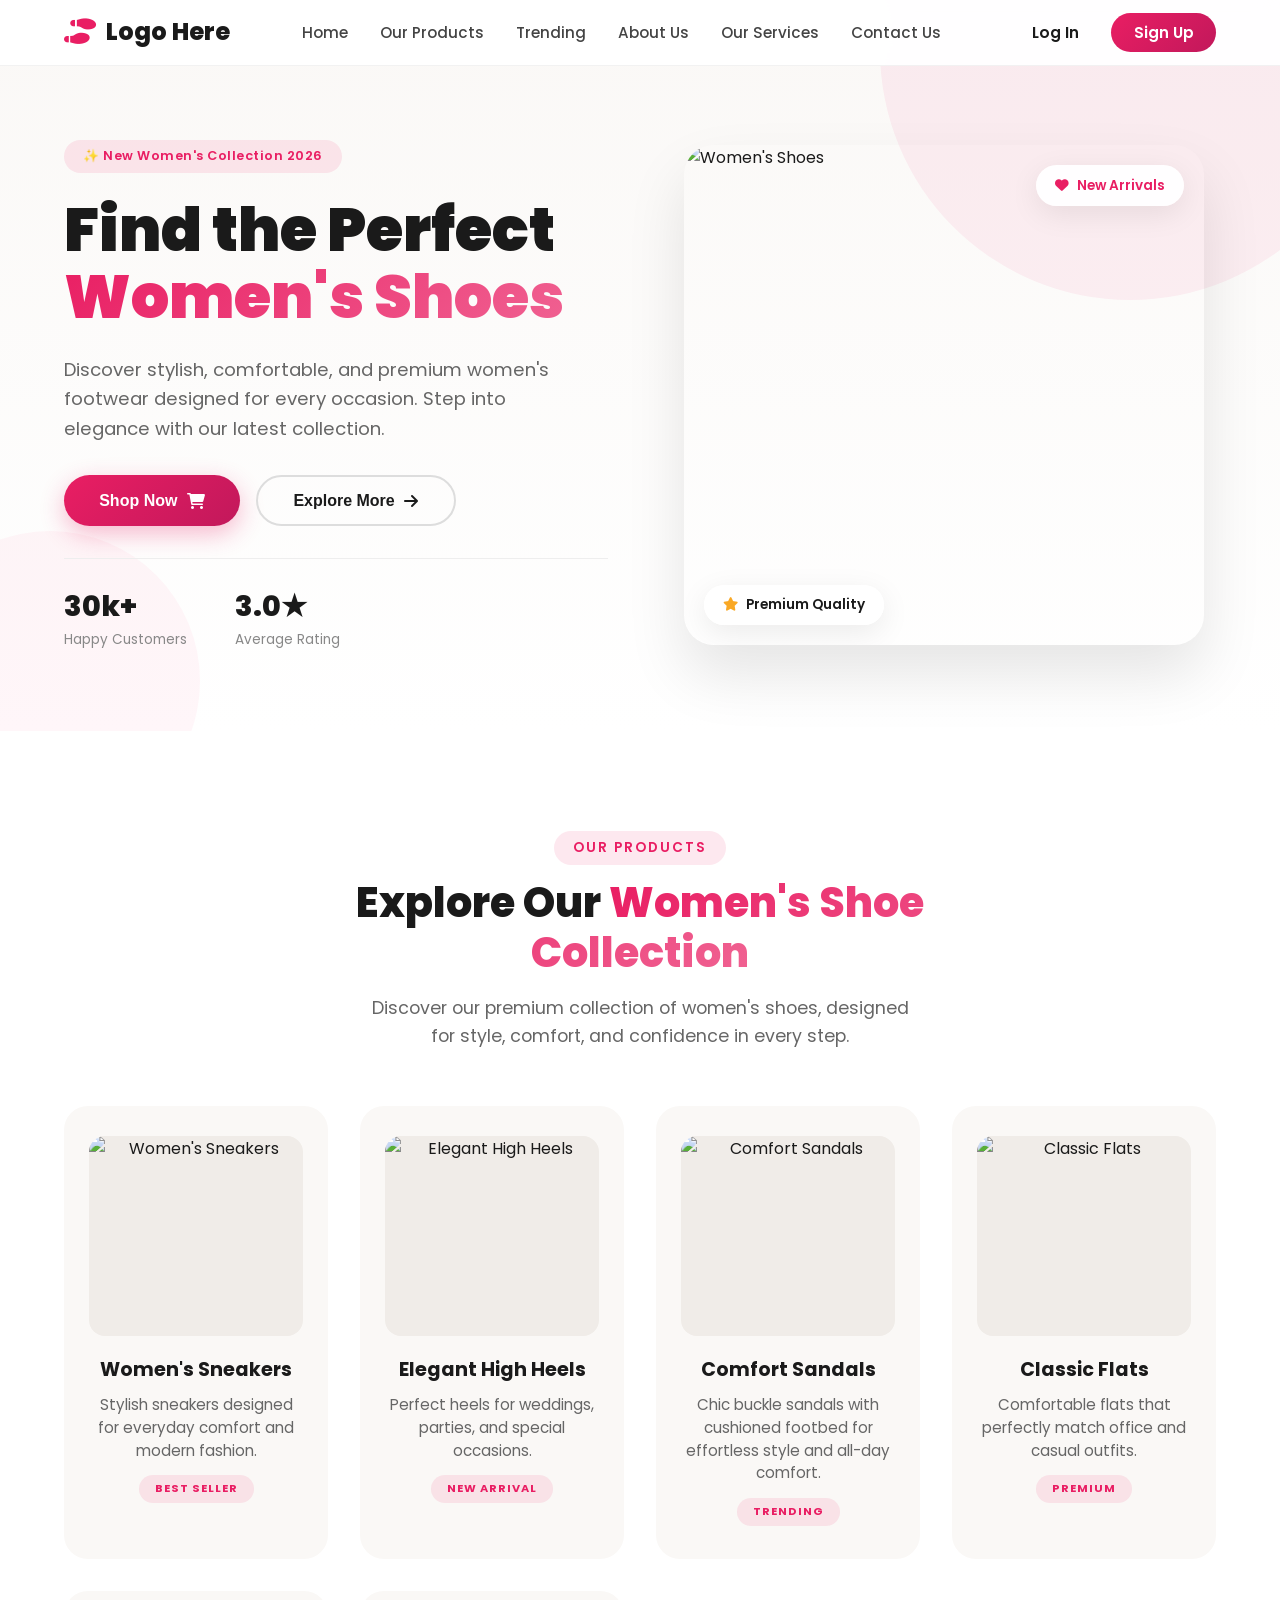
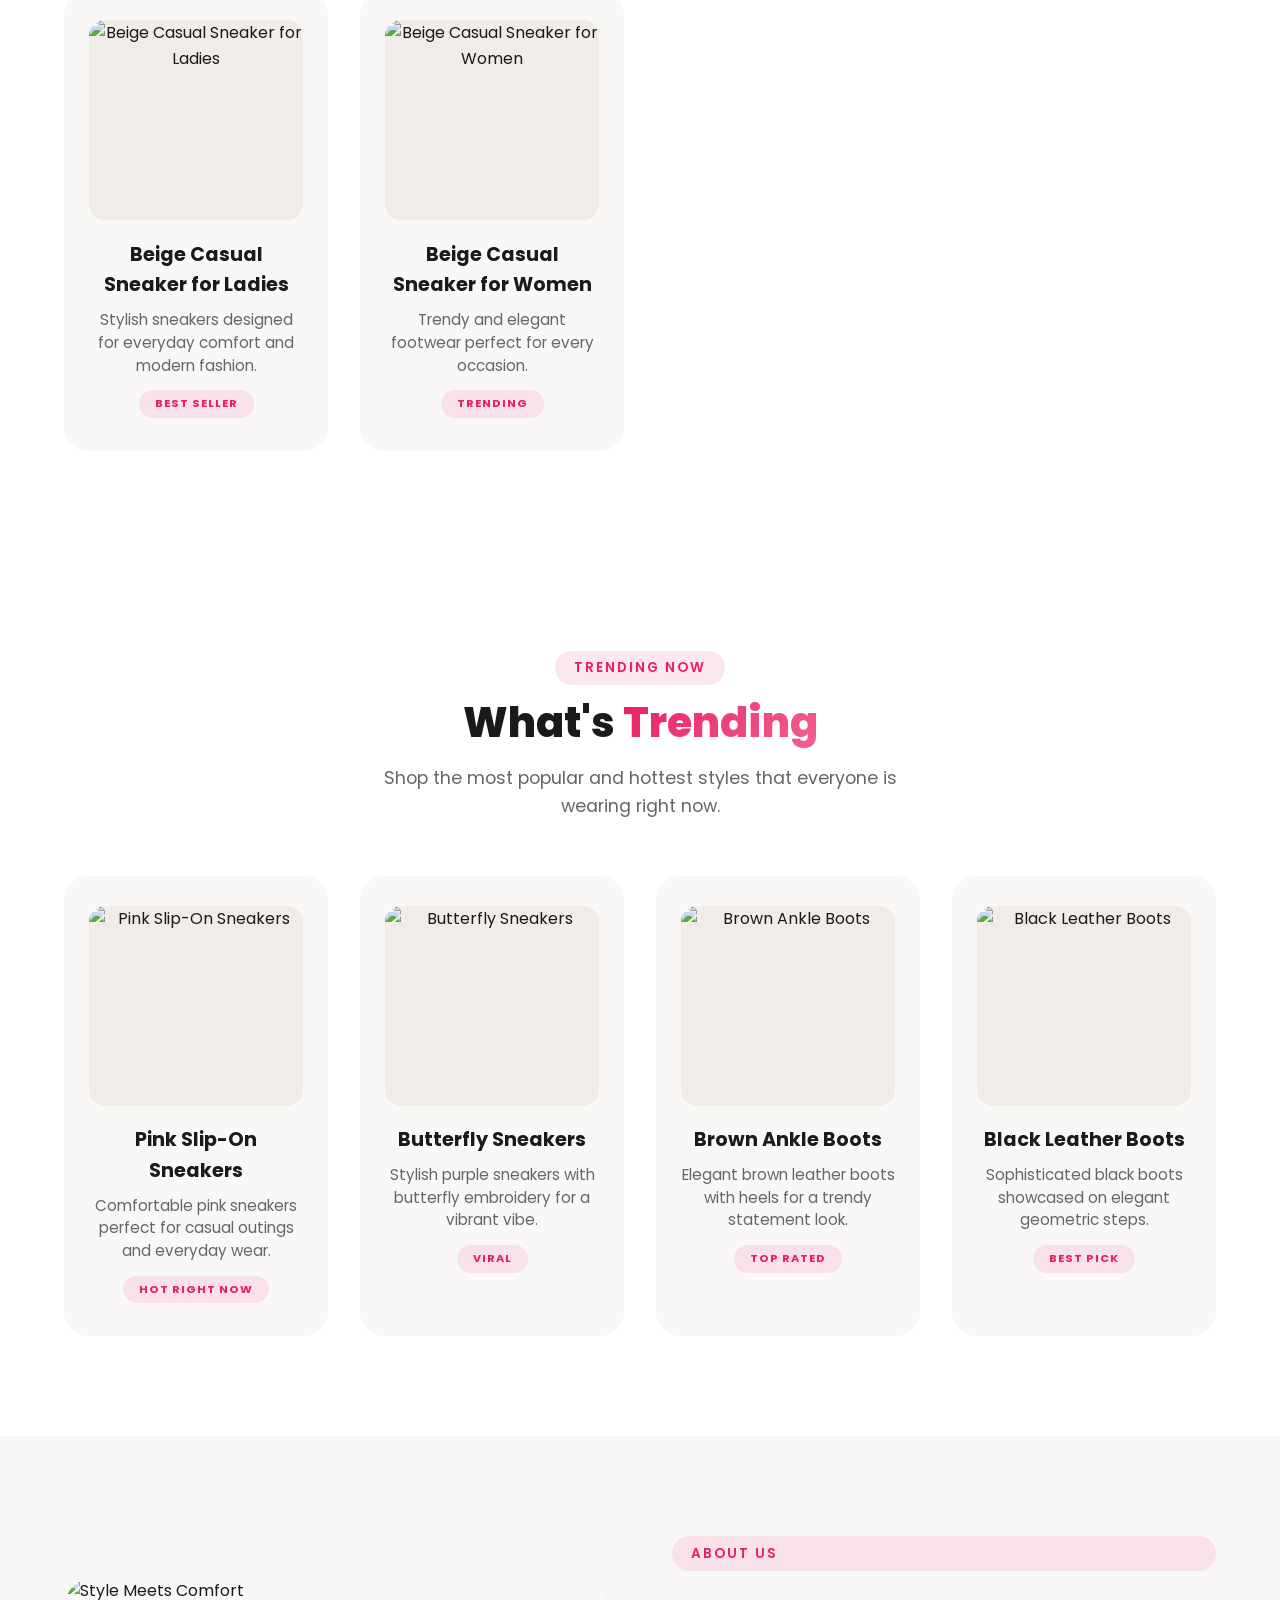
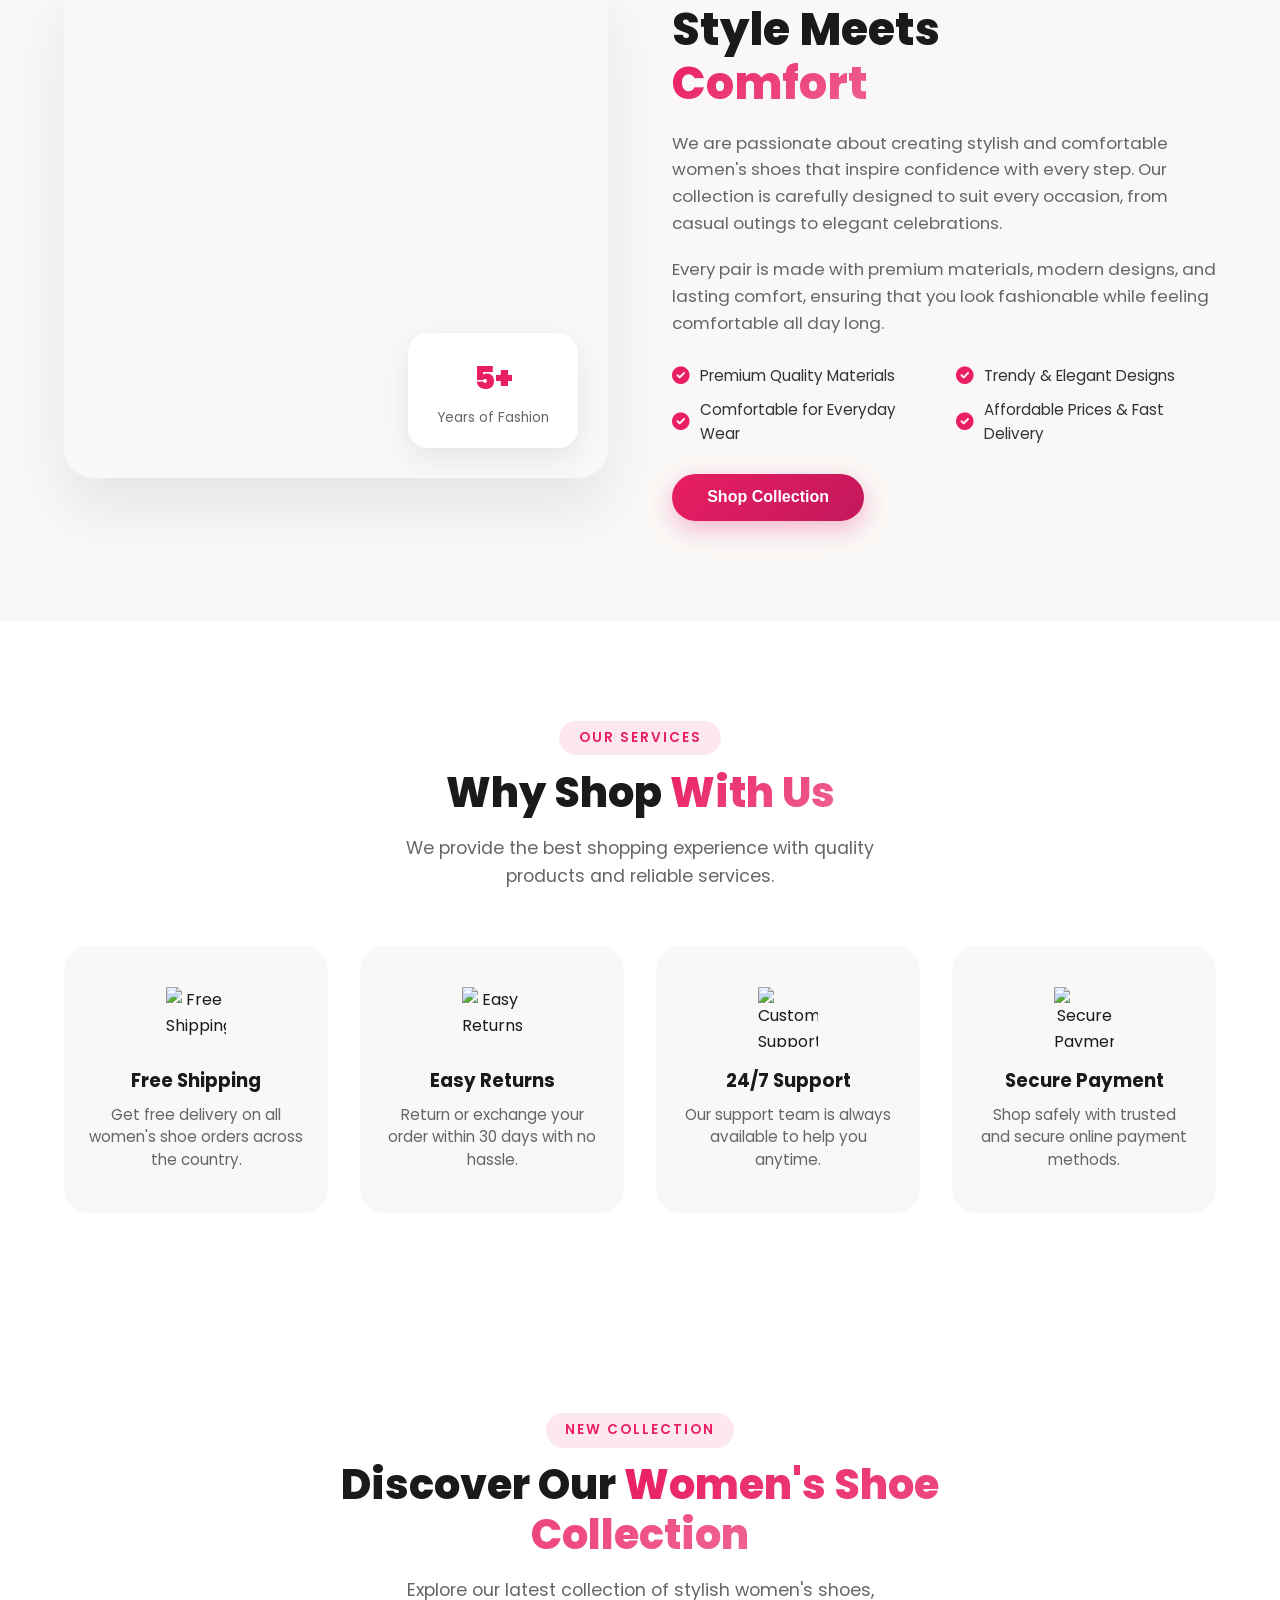
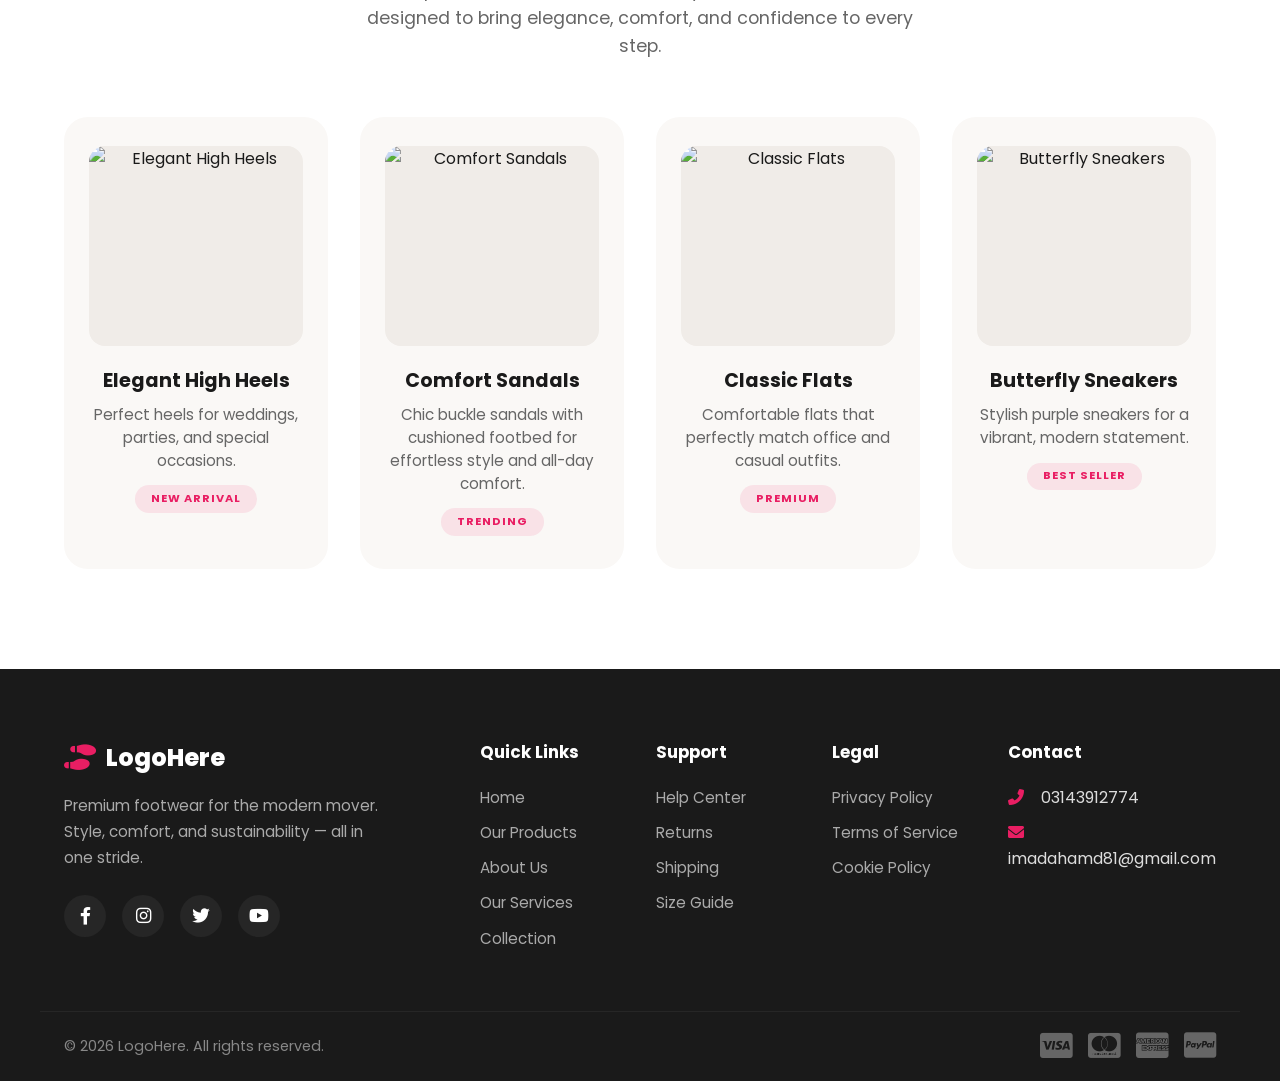
==== index.html @ 1949f1e6 "Add files via upload" ====
<!DOCTYPE html>
<html lang="en">
<head>
  <meta charset="UTF-8" />
  <meta name="viewport" content="width=device-width, initial-scale=1.0" />
  <title>LogoHere-Premiere Style</title>

  <link rel="preconnect" href="https://fonts.googleapis.com" />
  <link rel="preconnect" href="https://fonts.gstatic.com" crossorigin />
  <link href="https://fonts.googleapis.com/css2?family=Poppins:wght@300;400;600;700;800;900&display=swap" rel="stylesheet" />
  <link rel="stylesheet" href="https://cdnjs.cloudflare.com/ajax/libs/font-awesome/6.0.0-beta3/css/all.min.css" />
  <link rel="stylesheet" href="style.css" />
</head>
<body>

  <!-- ====== NAVBAR ====== -->
  <nav class="navbar">
    <div class="nav-container">
      <div class="logo">
        <i class="fas fa-shoe-prints"></i>
        <span>Logo Here</span>
      </div>

      <ul class="nav-links">
        <li><a href="#hero">Home</a></li>
      <li><a href="#features">Our Products</a></li>
      <li><a href="#trending">Trending</a></li>
      <li><a href="#about">About Us</a></li>
        <li><a href="#service">Our Services</a></li>
        <li><a href="#footer">Contact Us</a></li>
      </ul>

      <div class="nav-actions">
        <button class="login-btn">Log In</button>
        <button class="signup-btn">Sign Up</button>
      </div>

      <div class="hamburger">
        <span></span><span></span><span></span>
      </div>
    </div>
  </nav>

  <!-- ====== HERO ====== -->
  <section class="hero" id="hero">
    <div class="hero-shapes">
      <div class="shape shape-1"></div>
      <div class="shape shape-2"></div>
    </div>
    <div class="hero-container">
      <div class="hero-content">
        <span class="hero-badge">✨ New Women's Collection 2026</span>
        <h1>Find the Perfect <br><span class="highlight">Women's Shoes</span></h1>
        <p>Discover stylish, comfortable, and premium women's footwear designed for every occasion. Step into elegance with our latest collection.</p>
        <div class="hero-buttons">
          <button class="cta-primary">
            Shop Now <i class="fas fa-shopping-cart"></i>
          </button>
          <button class="cta-secondary">
            Explore More <i class="fas fa-arrow-right"></i>
          </button>
        </div>
        <div class="hero-stats">
          <div class="stat"><span class="stat-number">30k+</span><span class="stat-label">Happy Customers</span></div>
          <div class="stat"><span class="stat-number">3.0★</span><span class="stat-label">Average Rating</span></div>
        </div>
      </div>

      <div class="hero-image">
        <div class="hero-image-wrapper">
          <img src="https://images.unsplash.com/photo-1543163521-1bf539c55dd2?w=800&auto=format&fit=crop" alt="Women's Shoes">
          <div class="floating-badge badge-1">
            <i class="fas fa-heart"></i> New Arrivals
          </div>
          <div class="floating-badge badge-2">
            <i class="fas fa-star"></i> Premium Quality
          </div>
        </div>
      </div>
    </div>
  </section>

  <!-- ====== Our Products ====== -->
  <section class="features" id="features">
    <div class="section-header">
      <span class="section-tag">Our Products</span>
      <h2>Explore Our <span class="highlight">Women's Shoe Collection</span></h2>
      <p class="section-desc">
        Discover our premium collection of women's shoes, designed for style,
        comfort, and confidence in every step.
      </p>
    </div>

    <div class="features-grid">
      <!-- Product 1 -->
      <div class="feature-card">
        <div class="product-image">
          <img src="https://images.unsplash.com/photo-1595950653106-6c9ebd614d3a?w=600&auto=format&fit=crop" alt="Women's Sneakers">
        </div>
        <h3>Women's Sneakers</h3>
        <p>Stylish sneakers designed for everyday comfort and modern fashion.</p>
        <span class="card-tag">Best Seller</span>
      </div>

      <!-- Product 2 -->
      <div class="feature-card">
        <div class="product-image">
          <img src="https://images.stockcake.com/public/3/6/6/366d931b-3609-4bd9-984d-85dbecafa1a8_large/elegant-black-heels-stockcake.jpg" alt="Elegant High Heels">
        </div>
        <h3>Elegant High Heels</h3>
        <p>Perfect heels for weddings, parties, and special occasions.</p>
        <span class="card-tag">New Arrival</span>
      </div>

      <!-- Product 3 -->
       <div class="feature-card">
         <div class="product-image">
           <img src="https://footsteps.pk/cdn/shop/files/RKBSPLUM1-Photoroom.jpg?v=1778082077&width=600" alt="Comfort Sandals">
         </div>
         <h3>Comfort Sandals</h3>
         <p>Chic buckle sandals with cushioned footbed for effortless style and all-day comfort.</p>
         <span class="card-tag">Trending</span>
       </div>

      <!-- Product 4 -->
      <div class="feature-card">
        <div class="product-image">
          <img src="https://images.pexels.com/photos/14706989/pexels-photo-14706989.jpeg?auto=compress&cs=tinysrgb&w=600" alt="Classic Flats">
        </div>
        <h3>Classic Flats</h3>
        <p>Comfortable flats that perfectly match office and casual outfits.</p>
        <span class="card-tag">Premium</span>
      </div>

      <!-- Product 5 -->
      <div class="feature-card">
        <div class="product-image">
          <img src="https://images.unsplash.com/photo-1515347619252-60a6bf4fffce?w=600&auto=format&fit=crop" alt="Beige Casual Sneaker for Ladies">
        </div>
        <h3>Beige Casual Sneaker for Ladies</h3>
        <p>Stylish sneakers designed for everyday comfort and modern fashion.</p>
        <span class="card-tag">Best Seller</span>
      </div>

      <!-- Product 6 -->
      <div class="feature-card">
        <div class="product-image">
          <img src="https://images.unsplash.com/photo-1549298916-b41d501d3772?w=600&auto=format&fit=crop" alt="Beige Casual Sneaker for Women">
        </div>
        <h3>Beige Casual Sneaker for Women</h3>
        <p>Trendy and elegant footwear perfect for every occasion.</p>
        <span class="card-tag">Trending</span>
      </div>
    </div>
  </section>

  <!-- ====== TRENDING SHOES ====== -->
  <section class="trending" id="trending">
    <div class="section-header">
      <span class="section-tag">Trending Now</span>
      <h2>What's <span class="highlight">Trending</span></h2>
      <p class="section-desc">
        Shop the most popular and hottest styles that everyone is wearing right now.
      </p>
    </div>

    <div class="features-grid">
      <div class="feature-card">
        <div class="product-image">
          <img src="https://images.unsplash.com/photo-1560769629-975ec94e6a86?w=600&auto=format&fit=crop" alt="Pink Slip-On Sneakers">
        </div>
        <h3>Pink Slip-On Sneakers</h3>
        <p>Comfortable pink sneakers perfect for casual outings and everyday wear.</p>
        <span class="card-tag">Hot Right Now</span>
      </div>

      <div class="feature-card">
        <div class="product-image">
          <img src="https://images.unsplash.com/photo-1549298916-b41d501d3772?w=600&auto=format&fit=crop" alt="Butterfly Sneakers">
        </div>
        <h3>Butterfly Sneakers</h3>
        <p>Stylish purple sneakers with butterfly embroidery for a vibrant vibe.</p>
        <span class="card-tag">Viral</span>
      </div>

      <div class="feature-card">
        <div class="product-image">
          <img src="https://images.unsplash.com/photo-1543163521-1bf539c55dd2?w=600&auto=format&fit=crop" alt="Brown Ankle Boots">
        </div>
        <h3>Brown Ankle Boots</h3>
        <p>Elegant brown leather boots with heels for a trendy statement look.</p>
        <span class="card-tag">Top Rated</span>
      </div>

      <div class="feature-card">
        <div class="product-image">
          <img src="https://images.unsplash.com/photo-1551106652-a5bcf4b29ab6?w=600&auto=format&fit=crop" alt="Black Leather Boots">
        </div>
        <h3>Black Leather Boots</h3>
        <p>Sophisticated black boots showcased on elegant geometric steps.</p>
        <span class="card-tag">Best Pick</span>
      </div>
    </div>
  </section>

  <!-- ====== ABOUT ====== -->
  <section class="about" id="about">
    <div class="about-container">
      <div class="about-image">
        <div class="about-image-wrapper">
           <img src="https://images.unsplash.com/photo-1539185441755-769473a23570?w=600&auto=format&fit=crop" alt="Style Meets Comfort">
          <div class="about-experience-badge">
            <span class="exp-number">5+</span>
            <span class="exp-label">Years of Fashion</span>
          </div>
        </div>
      </div>

      <div class="about-content">
        <span class="section-tag">About Us</span>
        <h2>Style Meets <br><span class="highlight">Comfort</span></h2>
        <p>
          We are passionate about creating stylish and comfortable women's
          shoes that inspire confidence with every step. Our collection is
          carefully designed to suit every occasion, from casual outings to
          elegant celebrations.
        </p>
        <p>
          Every pair is made with premium materials, modern designs, and
          lasting comfort, ensuring that you look fashionable while feeling
          comfortable all day long.
        </p>
        <ul class="about-list">
          <li><i class="fas fa-check-circle"></i> Premium Quality Materials</li>
          <li><i class="fas fa-check-circle"></i> Trendy & Elegant Designs</li>
          <li><i class="fas fa-check-circle"></i> Comfortable for Everyday Wear</li>
          <li><i class="fas fa-check-circle"></i> Affordable Prices & Fast Delivery</li>
        </ul>
        <button class="cta-primary">Shop Collection</button>
      </div>
    </div>
  </section>

  <!-- ====== Our Services ====== -->
  <section class="services" id="service">
    <div class="section-header">
      <span class="section-tag">Our Services</span>
      <h2>Why Shop <span class="highlight">With Us</span></h2>
      <p class="section-desc">
        We provide the best shopping experience with quality products and reliable services.
      </p>
    </div>

    <div class="services-grid">
      <!-- Service 1 -->
      <div class="service-card">
        <img src="https://cdn-icons-png.flaticon.com/512/1048/1048315.png" alt="Free Shipping">
        <h3>Free Shipping</h3>
        <p>Get free delivery on all women's shoe orders across the country.</p>
      </div>

      <!-- Service 2 -->
      <div class="service-card">
        <img src="https://cdn-icons-png.flaticon.com/512/3081/3081559.png" alt="Easy Returns">
        <h3>Easy Returns</h3>
        <p>Return or exchange your order within 30 days with no hassle.</p>
      </div>

      <!-- Service 3 -->
      <div class="service-card">
        <img src="https://cdn-icons-png.flaticon.com/512/3059/3059518.png" alt="Customer Support">
        <h3>24/7 Support</h3>
        <p>Our support team is always available to help you anytime.</p>
      </div>

      <!-- Service 4 -->
      <div class="service-card">
        <img src="https://cdn-icons-png.flaticon.com/512/2489/2489756.png" alt="Secure Payment">
        <h3>Secure Payment</h3>
        <p>Shop safely with trusted and secure online payment methods.</p>
      </div>
    </div>
  </section>

  <!-- ====== Collection ====== -->
  <section class="features" id="collection">
    <div class="section-header">
      <span class="section-tag">New Collection</span>
      <h2>Discover Our <span class="highlight">Women's Shoe Collection</span></h2>
      <p class="section-desc">
        Explore our latest collection of stylish women's shoes, designed
        to bring elegance, comfort, and confidence to every step.
      </p>
    </div>

    <div class="features-grid">
      <div class="feature-card">
        <div class="product-image">
          <img src="https://images.stockcake.com/public/3/6/6/366d931b-3609-4bd9-984d-85dbecafa1a8_large/elegant-black-heels-stockcake.jpg" alt="Elegant High Heels">
        </div>
        <h3>Elegant High Heels</h3>
        <p>Perfect heels for weddings, parties, and special occasions.</p>
        <span class="card-tag">New Arrival</span>
      </div>

       <div class="feature-card">
         <div class="product-image">
           <img src="https://footsteps.pk/cdn/shop/files/RKBSPLUM1-Photoroom.jpg?v=1778082077&width=600" alt="Comfort Sandals">
         </div>
         <h3>Comfort Sandals</h3>
         <p>Chic buckle sandals with cushioned footbed for effortless style and all-day comfort.</p>
         <span class="card-tag">Trending</span>
       </div>

      <div class="feature-card">
        <div class="product-image">
          <img src="https://images.pexels.com/photos/14706989/pexels-photo-14706989.jpeg?auto=compress&cs=tinysrgb&w=600" alt="Classic Flats">
        </div>
        <h3>Classic Flats</h3>
        <p>Comfortable flats that perfectly match office and casual outfits.</p>
        <span class="card-tag">Premium</span>
      </div>

      <div class="feature-card">
        <div class="product-image">
          <img src="https://images.unsplash.com/photo-1549298916-b41d501d3772?w=600&auto=format&fit=crop" alt="Butterfly Sneakers">
        </div>
        <h3>Butterfly Sneakers</h3>
        <p>Stylish purple sneakers for a vibrant, modern statement.</p>
        <span class="card-tag">Best Seller</span>
      </div>
    </div>
  </section>

  <!-- ====== FOOTER ====== -->
  <footer class="footer" id="footer">
    <div class="footer-container">
      <div class="footer-brand">
        <div class="logo"><i class="fas fa-shoe-prints"></i><span>LogoHere</span></div>
        <p>Premium footwear for the modern mover. Style, comfort, and sustainability — all in one stride.</p>
        <div class="footer-social">
          <a href="#"><i class="fab fa-facebook-f"></i></a>
          <a href="#"><i class="fab fa-instagram"></i></a>
          <a href="#"><i class="fab fa-twitter"></i></a>
          <a href="#"><i class="fab fa-youtube"></i></a>
        </div>
      </div>
      <div class="footer-links">
        <div class="footer-col">
          <h4>Quick Links</h4>
          <ul>
            <li><a href="#hero">Home</a></li>
            <li><a href="#features">Our Products</a></li>
            <li><a href="#about">About Us</a></li>
            <li><a href="#service">Our Services</a></li>
            <li><a href="#collection">Collection</a></li>
          </ul>
        </div>
        <div class="footer-col">
          <h4>Support</h4>
          <ul>
            <li><a href="#">Help Center</a></li>
            <li><a href="#">Returns</a></li>
            <li><a href="#">Shipping</a></li>
            <li><a href="#">Size Guide</a></li>
          </ul>
        </div>
        <div class="footer-col">
          <h4>Legal</h4>
          <ul>
            <li><a href="#">Privacy Policy</a></li>
            <li><a href="#">Terms of Service</a></li>
            <li><a href="#">Cookie Policy</a></li>
          </ul>
        </div>
        <div class="footer-col">
          <h4>Contact</h4>
          <ul>
            <li><i class="fas fa-phone-alt"></i> 03143912774</li>
            <li><i class="fas fa-envelope"></i>imadahamd81@gmail.com</li>
          </ul>
        </div>
      </div>
    </div>
    <div class="footer-bottom">
      <div class="footer-bottom-container">
        <p>&copy; 2026 LogoHere. All rights reserved.</p>
        <div class="footer-payment">
          <i class="fab fa-cc-visa"></i>
          <i class="fab fa-cc-mastercard"></i>
          <i class="fab fa-cc-amex"></i>
          <i class="fab fa-cc-paypal"></i>
        </div>
      </div>
    </div>
  </footer>

  <!-- Inline JS for hamburger -->
  <script>
    const hamburger = document.querySelector('.hamburger');
    const navLinks = document.querySelector('.nav-links');
    const navActions = document.querySelector('.nav-actions');

    hamburger.addEventListener('click', () => {
      hamburger.classList.toggle('active');
      navLinks.classList.toggle('active');
      navActions.classList.toggle('active');
    });

    document.querySelectorAll('.nav-links a').forEach(link => {
      link.addEventListener('click', () => {
        hamburger.classList.remove('active');
        navLinks.classList.remove('active');
        navActions.classList.remove('active');
      });
    });
  </script>
</body>
</html>
---- style.css ----
/* ====== RESET & BASE ====== */
* {
  margin: 0;
  padding: 0;
  box-sizing: border-box;
}

html {
  scroll-behavior: smooth;
}

body {
  font-family: 'Poppins', sans-serif;
  background: #faf8f6;
  color: #1a1a1a;
  line-height: 1.6;
  overflow-x: hidden;
}

a {
  text-decoration: none;
  color: inherit;
}

ul {
  list-style: none;
}

img {
  max-width: 100%;
  display: block;
}

/* ====== BUTTONS ====== */
.cta-primary {
  background: linear-gradient(135deg, #e91e63, #c2185b);
  color: #fff;
  border: none;
  padding: 0.9rem 2.2rem;
  font-size: 1rem;
  font-weight: 600;
  border-radius: 50px;
  cursor: pointer;
  transition: all 0.3s ease;
  display: inline-flex;
  align-items: center;
  gap: 0.6rem;
  box-shadow: 0 8px 25px rgba(233, 30, 99, 0.3);
}

.cta-primary:hover {
  transform: translateY(-3px);
  box-shadow: 0 12px 35px rgba(233, 30, 99, 0.4);
}

.cta-secondary {
  background: transparent;
  color: #1a1a1a;
  border: 2px solid #ddd;
  padding: 0.9rem 2.2rem;
  font-size: 1rem;
  font-weight: 600;
  border-radius: 50px;
  cursor: pointer;
  transition: all 0.3s ease;
  display: inline-flex;
  align-items: center;
  gap: 0.6rem;
}

.cta-secondary:hover {
  border-color: #e91e63;
  color: #e91e63;
  transform: translateY(-3px);
}

.highlight {
  background: linear-gradient(135deg, #e91e63, #f06292);
  -webkit-background-clip: text;
  -webkit-text-fill-color: transparent;
  background-clip: text;
}

.section-tag {
  display: inline-block;
  font-size: 0.85rem;
  font-weight: 600;
  letter-spacing: 2px;
  text-transform: uppercase;
  color: #e91e63;
  background: rgba(233, 30, 99, 0.1);
  padding: 0.4rem 1.2rem;
  border-radius: 50px;
  margin-bottom: 0.8rem;
}

.section-header {
  text-align: center;
  max-width: 700px;
  margin: 0 auto 3.5rem;
}

.section-header h2 {
  font-size: 2.6rem;
  font-weight: 800;
  line-height: 1.2;
  margin-bottom: 1rem;
}

.section-header .section-desc {
  color: #666;
  font-size: 1.1rem;
  max-width: 550px;
  margin: 0 auto;
}

/* ====== NAVBAR ====== */
.navbar {
  position: fixed;
  top: 0;
  left: 0;
  right: 0;
  z-index: 1000;
  background: rgba(255, 255, 255, 0.95);
  backdrop-filter: blur(12px);
  -webkit-backdrop-filter: blur(12px);
  border-bottom: 1px solid rgba(0, 0, 0, 0.05);
  padding: 0.8rem 0;
}

.nav-container {
  max-width: 1200px;
  margin: 0 auto;
  padding: 0 24px;
  display: flex;
  align-items: center;
  justify-content: space-between;
}

.logo {
  display: flex;
  align-items: center;
  gap: 0.6rem;
  font-size: 1.5rem;
  font-weight: 800;
  color: #1a1a1a;
}

.logo i {
  color: #e91e63;
  font-size: 1.6rem;
}

.nav-links {
  display: flex;
  align-items: center;
  gap: 2rem;
}

.nav-links a {
  font-size: 0.95rem;
  font-weight: 500;
  color: #444;
  transition: color 0.3s ease;
  position: relative;
}

.nav-links a::after {
  content: '';
  position: absolute;
  bottom: -4px;
  left: 0;
  width: 0;
  height: 2px;
  background: linear-gradient(135deg, #e91e63, #f06292);
  transition: width 0.3s ease;
}

.nav-links a:hover {
  color: #e91e63;
}

.nav-links a:hover::after {
  width: 100%;
}

.nav-actions {
  display: flex;
  align-items: center;
  gap: 0.8rem;
}

.login-btn {
  background: transparent;
  border: none;
  padding: 0.5rem 1.2rem;
  font-weight: 600;
  color: #1a1a1a;
  cursor: pointer;
  transition: color 0.3s ease;
  font-family: 'Poppins', sans-serif;
  font-size: 0.95rem;
}

.login-btn:hover {
  color: #e91e63;
}

.signup-btn {
  background: linear-gradient(135deg, #e91e63, #c2185b);
  color: #fff;
  border: none;
  padding: 0.5rem 1.4rem;
  font-weight: 600;
  border-radius: 50px;
  cursor: pointer;
  transition: all 0.3s ease;
  font-family: 'Poppins', sans-serif;
  font-size: 0.95rem;
}

.signup-btn:hover {
  transform: translateY(-2px);
  box-shadow: 0 8px 20px rgba(233, 30, 99, 0.3);
}

.hamburger {
  display: none;
  flex-direction: column;
  gap: 5px;
  cursor: pointer;
  padding: 5px;
}

.hamburger span {
  display: block;
  width: 26px;
  height: 2.5px;
  background: #1a1a1a;
  border-radius: 4px;
  transition: all 0.3s ease;
}

.hamburger.active span:nth-child(1) {
  transform: rotate(45deg) translate(5px, 5px);
}

.hamburger.active span:nth-child(2) {
  opacity: 0;
}

.hamburger.active span:nth-child(3) {
  transform: rotate(-45deg) translate(5px, -5px);
}

/* ====== HERO ====== */
.hero {
  padding: 140px 0 80px;
  background: linear-gradient(180deg, #faf8f6 0%, #fff 100%);
  position: relative;
  overflow: hidden;
}

.hero-shapes {
  position: absolute;
  inset: 0;
  pointer-events: none;
  overflow: hidden;
}

.shape {
  position: absolute;
  border-radius: 50%;
  opacity: 0.06;
}

.shape-1 {
  width: 500px;
  height: 500px;
  background: #e91e63;
  top: -200px;
  right: -100px;
}

.shape-2 {
  width: 300px;
  height: 300px;
  background: #f06292;
  bottom: -100px;
  left: -100px;
}

.hero-container {
  max-width: 1200px;
  margin: 0 auto;
  padding: 0 24px;
  display: grid;
  grid-template-columns: 1fr 1fr;
  gap: 4rem;
  align-items: center;
  position: relative;
  z-index: 2;
}

.hero-content {
  display: flex;
  flex-direction: column;
  gap: 1.5rem;
}

.hero-badge {
  display: inline-block;
  background: rgba(233, 30, 99, 0.1);
  color: #e91e63;
  font-size: 0.8rem;
  font-weight: 600;
  padding: 0.4rem 1.2rem;
  border-radius: 50px;
  letter-spacing: 0.5px;
  width: fit-content;
}

.hero-content h1 {
  font-size: 3.8rem;
  font-weight: 900;
  line-height: 1.1;
}

.hero-content p {
  font-size: 1.15rem;
  color: #666;
  max-width: 500px;
}

.hero-buttons {
  display: flex;
  gap: 1rem;
  flex-wrap: wrap;
  margin-top: 0.5rem;
}

.hero-stats {
  display: flex;
  gap: 3rem;
  margin-top: 0.5rem;
  padding-top: 1.5rem;
  border-top: 1px solid #eee;
}

.stat {
  display: flex;
  flex-direction: column;
}

.stat-number {
  font-size: 1.8rem;
  font-weight: 800;
  color: #1a1a1a;
}

.stat-label {
  font-size: 0.85rem;
  color: #888;
}

.hero-image {
  display: flex;
  justify-content: center;
  align-items: center;
}

.hero-image-wrapper {
  position: relative;
  width: 100%;
  max-width: 520px;
  border-radius: 30px;
  overflow: hidden;
  box-shadow: 0 30px 60px rgba(0, 0, 0, 0.1);
}

.hero-image-wrapper img {
  width: 100%;
  height: 500px;
  object-fit: cover;
  transition: transform 0.5s ease;
}

.hero-image-wrapper:hover img {
  transform: scale(1.03);
}

.floating-badge {
  position: absolute;
  background: rgba(255, 255, 255, 0.95);
  backdrop-filter: blur(8px);
  -webkit-backdrop-filter: blur(8px);
  padding: 0.6rem 1.2rem;
  border-radius: 50px;
  font-size: 0.85rem;
  font-weight: 600;
  box-shadow: 0 8px 30px rgba(0, 0, 0, 0.08);
  display: flex;
  align-items: center;
  gap: 0.5rem;
}

.badge-1 {
  top: 20px;
  right: 20px;
  color: #e91e63;
}

.badge-1 i {
  color: #e91e63;
}

.badge-2 {
  bottom: 20px;
  left: 20px;
  color: #1a1a1a;
}

.badge-2 i {
  color: #f9a825;
}

/* ====== FEATURES / PRODUCTS ====== */
.features {
  padding: 100px 0;
  background: #fff;
}

.trending {
  padding: 100px 0;
  background: #fff;
}

.features-grid {
  max-width: 1200px;
  margin: 0 auto;
  padding: 0 24px;
  display: grid;
  grid-template-columns: repeat(4, 1fr);
  gap: 2rem;
}

.feature-card {
  background: #faf8f6;
  border-radius: 24px;
  padding: 1.8rem 1.5rem 2rem;
  text-align: center;
  transition: all 0.4s ease;
  border: 1px solid transparent;
  position: relative;
  overflow: hidden;
  display: block;
  color: inherit;
}

.feature-card:hover {
  transform: translateY(-8px);
  border-color: rgba(233, 30, 99, 0.15);
  box-shadow: 0 15px 40px rgba(0, 0, 0, 0.05);
}

.product-image {
  width: 100%;
  height: 200px;
  border-radius: 16px;
  overflow: hidden;
  margin-bottom: 1.2rem;
  background: #f0ece8;
}

.product-image img {
  width: 100%;
  height: 100%;
  object-fit: cover;
  transition: transform 0.5s ease;
}

.feature-card:hover .product-image img {
  transform: scale(1.05);
}

.feature-card h3 {
  font-size: 1.2rem;
  font-weight: 700;
  margin-bottom: 0.5rem;
}

.feature-card p {
  font-size: 0.95rem;
  color: #666;
  line-height: 1.5;
}

.card-tag {
  display: inline-block;
  margin-top: 0.8rem;
  font-size: 0.7rem;
  font-weight: 700;
  text-transform: uppercase;
  letter-spacing: 1px;
  padding: 0.3rem 1rem;
  border-radius: 50px;
  background: rgba(233, 30, 99, 0.1);
  color: #e91e63;
}

/* ====== ABOUT ====== */
.about {
  padding: 100px 0;
  background: #faf8f6;
}

.about-container {
  max-width: 1200px;
  margin: 0 auto;
  padding: 0 24px;
  display: grid;
  grid-template-columns: 1fr 1fr;
  gap: 4rem;
  align-items: center;
}

.about-image-wrapper {
  position: relative;
  border-radius: 30px;
  overflow: hidden;
  box-shadow: 0 30px 60px rgba(0, 0, 0, 0.08);
}

.about-image-wrapper img {
  width: 100%;
  height: 500px;
  object-fit: cover;
}

.about-experience-badge {
  position: absolute;
  bottom: 30px;
  right: 30px;
  background: rgba(255, 255, 255, 0.95);
  backdrop-filter: blur(8px);
  -webkit-backdrop-filter: blur(8px);
  padding: 1.2rem 1.8rem;
  border-radius: 20px;
  text-align: center;
  box-shadow: 0 10px 30px rgba(0, 0, 0, 0.08);
}

.exp-number {
  display: block;
  font-size: 2rem;
  font-weight: 900;
  color: #e91e63;
}

.exp-label {
  font-size: 0.85rem;
  color: #666;
}

.about-content {
  display: flex;
  flex-direction: column;
  gap: 1.2rem;
}

.about-content h2 {
  font-size: 2.8rem;
  font-weight: 800;
  line-height: 1.2;
}

.about-content p {
  color: #666;
  font-size: 1.05rem;
}

.about-list {
  display: grid;
  grid-template-columns: 1fr 1fr;
  gap: 0.6rem 1.5rem;
  margin: 0.5rem 0;
}

.about-list li {
  display: flex;
  align-items: center;
  gap: 0.6rem;
  font-size: 0.95rem;
  color: #333;
}

.about-list li i {
  color: #e91e63;
  font-size: 1.1rem;
}

.about-content .cta-primary {
  width: fit-content;
}

/* ====== SERVICES ====== */
.services {
  padding: 100px 0;
  background: #fff;
}

.services-grid {
  max-width: 1200px;
  margin: 0 auto;
  padding: 0 24px;
  display: grid;
  grid-template-columns: repeat(4, 1fr);
  gap: 2rem;
}

.service-card {
  text-align: center;
  padding: 2.5rem 1.5rem;
  border-radius: 24px;
  background: #faf8f6;
  transition: all 0.4s ease;
  border: 1px solid transparent;
}

.service-card:hover {
  transform: translateY(-6px);
  border-color: rgba(233, 30, 99, 0.1);
  box-shadow: 0 15px 40px rgba(0, 0, 0, 0.04);
}

.service-card img {
  width: 60px;
  height: 60px;
  margin: 0 auto 1.2rem;
  object-fit: contain;
}

.service-card h3 {
  font-size: 1.15rem;
  font-weight: 700;
  margin-bottom: 0.5rem;
}

.service-card p {
  font-size: 0.95rem;
  color: #666;
  line-height: 1.5;
}

/* ====== COLLECTION / AFFILIATE ====== */
.collection {
  padding: 100px 0;
  background: #faf8f6;
}

.affiliate-container {
  max-width: 1200px;
  margin: 0 auto;
  padding: 0 24px;
  display: grid;
  grid-template-columns: 1fr 1fr;
  gap: 4rem;
  align-items: center;
}

.affiliate-content {
  display: flex;
  flex-direction: column;
  gap: 1.2rem;
}

.affiliate-content h2 {
  font-size: 2.6rem;
  font-weight: 800;
  line-height: 1.2;
}

.affiliate-content p {
  color: #666;
  font-size: 1.05rem;
}

.affiliate-benefits {
  display: flex;
  flex-direction: column;
  gap: 0.6rem;
  margin: 0.3rem 0;
}

.affiliate-benefits li {
  display: flex;
  align-items: center;
  gap: 0.6rem;
  font-size: 0.95rem;
  color: #333;
}

.affiliate-benefits li i {
  color: #e91e63;
}

.affiliate-cta {
  width: fit-content;
}

.affiliate-image {
  border-radius: 30px;
  overflow: hidden;
  box-shadow: 0 30px 60px rgba(0, 0, 0, 0.08);
}

.affiliate-image img {
  width: 100%;
  height: 450px;
  object-fit: cover;
}

/* ====== FOOTER ====== */
.footer {
  background: #1a1a1a;
  color: #ddd;
  padding-top: 70px;
}

.footer-container {
  max-width: 1200px;
  margin: 0 auto;
  padding: 0 24px 50px;
  display: grid;
  grid-template-columns: 1fr 2fr;
  gap: 3rem;
  border-bottom: 1px solid rgba(255, 255, 255, 0.05);
}

.footer-brand .logo {
  color: #fff;
  margin-bottom: 1rem;
}

.footer-brand .logo i {
  color: #e91e63;
}

.footer-brand p {
  font-size: 0.95rem;
  line-height: 1.7;
  max-width: 320px;
  color: #aaa;
  margin-bottom: 1.5rem;
}

.footer-social {
  display: flex;
  gap: 1rem;
}

.footer-social a {
  display: inline-flex;
  align-items: center;
  justify-content: center;
  width: 42px;
  height: 42px;
  border-radius: 50%;
  background: rgba(255, 255, 255, 0.05);
  color: #fff;
  transition: all 0.3s ease;
  font-size: 1.1rem;
}

.footer-social a:hover {
  background: #e91e63;
  transform: translateY(-3px);
}

.footer-links {
  display: grid;
  grid-template-columns: repeat(4, 1fr);
  gap: 2rem;
}

.footer-col h4 {
  color: #fff;
  font-size: 1.05rem;
  font-weight: 700;
  margin-bottom: 1.2rem;
}

.footer-col ul li {
  margin-bottom: 0.6rem;
}

.footer-col ul li a {
  color: #aaa;
  font-size: 0.95rem;
  transition: color 0.3s ease;
}

.footer-col ul li a:hover {
  color: #e91e63;
}

.footer-col ul li i {
  color: #e91e63;
  margin-right: 0.6rem;
  width: 1.2rem;
}

.footer-bottom {
  padding: 20px 0;
}

.footer-bottom-container {
  max-width: 1200px;
  margin: 0 auto;
  padding: 0 24px;
  display: flex;
  justify-content: space-between;
  align-items: center;
  flex-wrap: wrap;
  gap: 1rem;
}

.footer-bottom p {
  font-size: 0.9rem;
  color: #888;
}

.footer-payment {
  display: flex;
  gap: 1rem;
  font-size: 1.8rem;
  color: #666;
}

.footer-payment i {
  transition: color 0.3s ease;
  cursor: default;
}

.footer-payment i:hover {
  color: #fff;
}

/* ====== RESPONSIVE ====== */

@media (max-width: 992px) {
  .hero-container {
    grid-template-columns: 1fr;
    text-align: center;
  }

  .hero-content h1 {
    font-size: 2.8rem;
  }

  .hero-content p {
    margin: 0 auto;
  }

  .hero-buttons {
    justify-content: center;
  }

  .hero-stats {
    justify-content: center;
  }

  .hero-badge {
    margin: 0 auto;
  }

  .features-grid {
    grid-template-columns: repeat(2, 1fr);
  }

  .services-grid {
    grid-template-columns: repeat(2, 1fr);
  }

  .about-container {
    grid-template-columns: 1fr;
    text-align: center;
  }

  .about-list {
    grid-template-columns: 1fr 1fr;
    text-align: left;
    justify-items: center;
  }

  .about-content .cta-primary {
    margin: 0 auto;
  }

  .affiliate-container {
    grid-template-columns: 1fr;
    text-align: center;
  }

  .affiliate-benefits {
    align-items: center;
  }

  .affiliate-cta {
    margin: 0 auto;
  }

  .footer-container {
    grid-template-columns: 1fr;
    gap: 2rem;
  }

  .footer-brand p {
    max-width: 100%;
  }

  .footer-links {
    grid-template-columns: repeat(2, 1fr);
  }
}

@media (max-width: 768px) {
  .nav-links,
  .nav-actions {
    display: none;
  }

  .nav-links.active,
  .nav-actions.active {
    display: flex;
  }

  .nav-links.active {
    position: absolute;
    top: 100%;
    left: 0;
    right: 0;
    background: #fff;
    flex-direction: column;
    padding: 2rem 24px;
    gap: 1.5rem;
    box-shadow: 0 20px 40px rgba(0, 0, 0, 0.08);
    border-top: 1px solid #eee;
  }

  .nav-actions.active {
    position: absolute;
    top: calc(100% + 200px);
    left: 0;
    right: 0;
    background: #fff;
    justify-content: center;
    padding: 0 24px 2rem;
    gap: 1rem;
    box-shadow: 0 20px 40px rgba(0, 0, 0, 0.08);
  }

  .hamburger {
    display: flex;
  }

  .hero {
    padding: 120px 0 60px;
  }

  .hero-content h1 {
    font-size: 2.2rem;
  }

  .hero-image-wrapper img {
    height: 320px;
  }

  .floating-badge {
    font-size: 0.75rem;
    padding: 0.4rem 1rem;
  }

  .features-grid {
    grid-template-columns: 1fr 1fr;
    gap: 1.2rem;
  }

  .feature-card {
    padding: 1.2rem;
  }

  .product-image {
    height: 150px;
  }

  .collection-main .product-image {
    height: 220px;
  }

  .collection-main-content h3 {
    font-size: 1.15rem;
  }

  .section-header h2 {
    font-size: 2rem;
  }

  .services-grid {
    grid-template-columns: 1fr 1fr;
    gap: 1.2rem;
  }

  .about-container {
    gap: 2rem;
  }

  .about-image-wrapper img {
    height: 320px;
  }

  .about-list {
    grid-template-columns: 1fr;
    text-align: left;
  }

  .about-content h2 {
    font-size: 2rem;
  }

  .affiliate-content h2 {
    font-size: 2rem;
  }

  .affiliate-image img {
    height: 280px;
  }

  .footer-links {
    grid-template-columns: 1fr 1fr;
    gap: 1.5rem;
  }

  .footer-bottom-container {
    flex-direction: column;
    text-align: center;
  }

  .stat-number {
    font-size: 1.4rem;
  }

  .hero-stats {
    gap: 2rem;
  }

  .about-experience-badge {
    bottom: 15px;
    right: 15px;
    padding: 0.8rem 1.2rem;
  }

  .exp-number {
    font-size: 1.5rem;
  }
}

@media (max-width: 480px) {
  .hero-content h1 {
    font-size: 1.8rem;
  }

  .hero-content p {
    font-size: 1rem;
  }

  .hero-buttons {
    flex-direction: column;
    align-items: center;
  }

  .cta-primary,
  .cta-secondary {
    width: 100%;
    justify-content: center;
  }

  .features-grid {
    grid-template-columns: 1fr;
    max-width: 380px;
    margin: 0 auto;
  }

  .services-grid {
    grid-template-columns: 1fr;
    max-width: 380px;
    margin: 0 auto;
  }

  .footer-links {
    grid-template-columns: 1fr;
  }
}
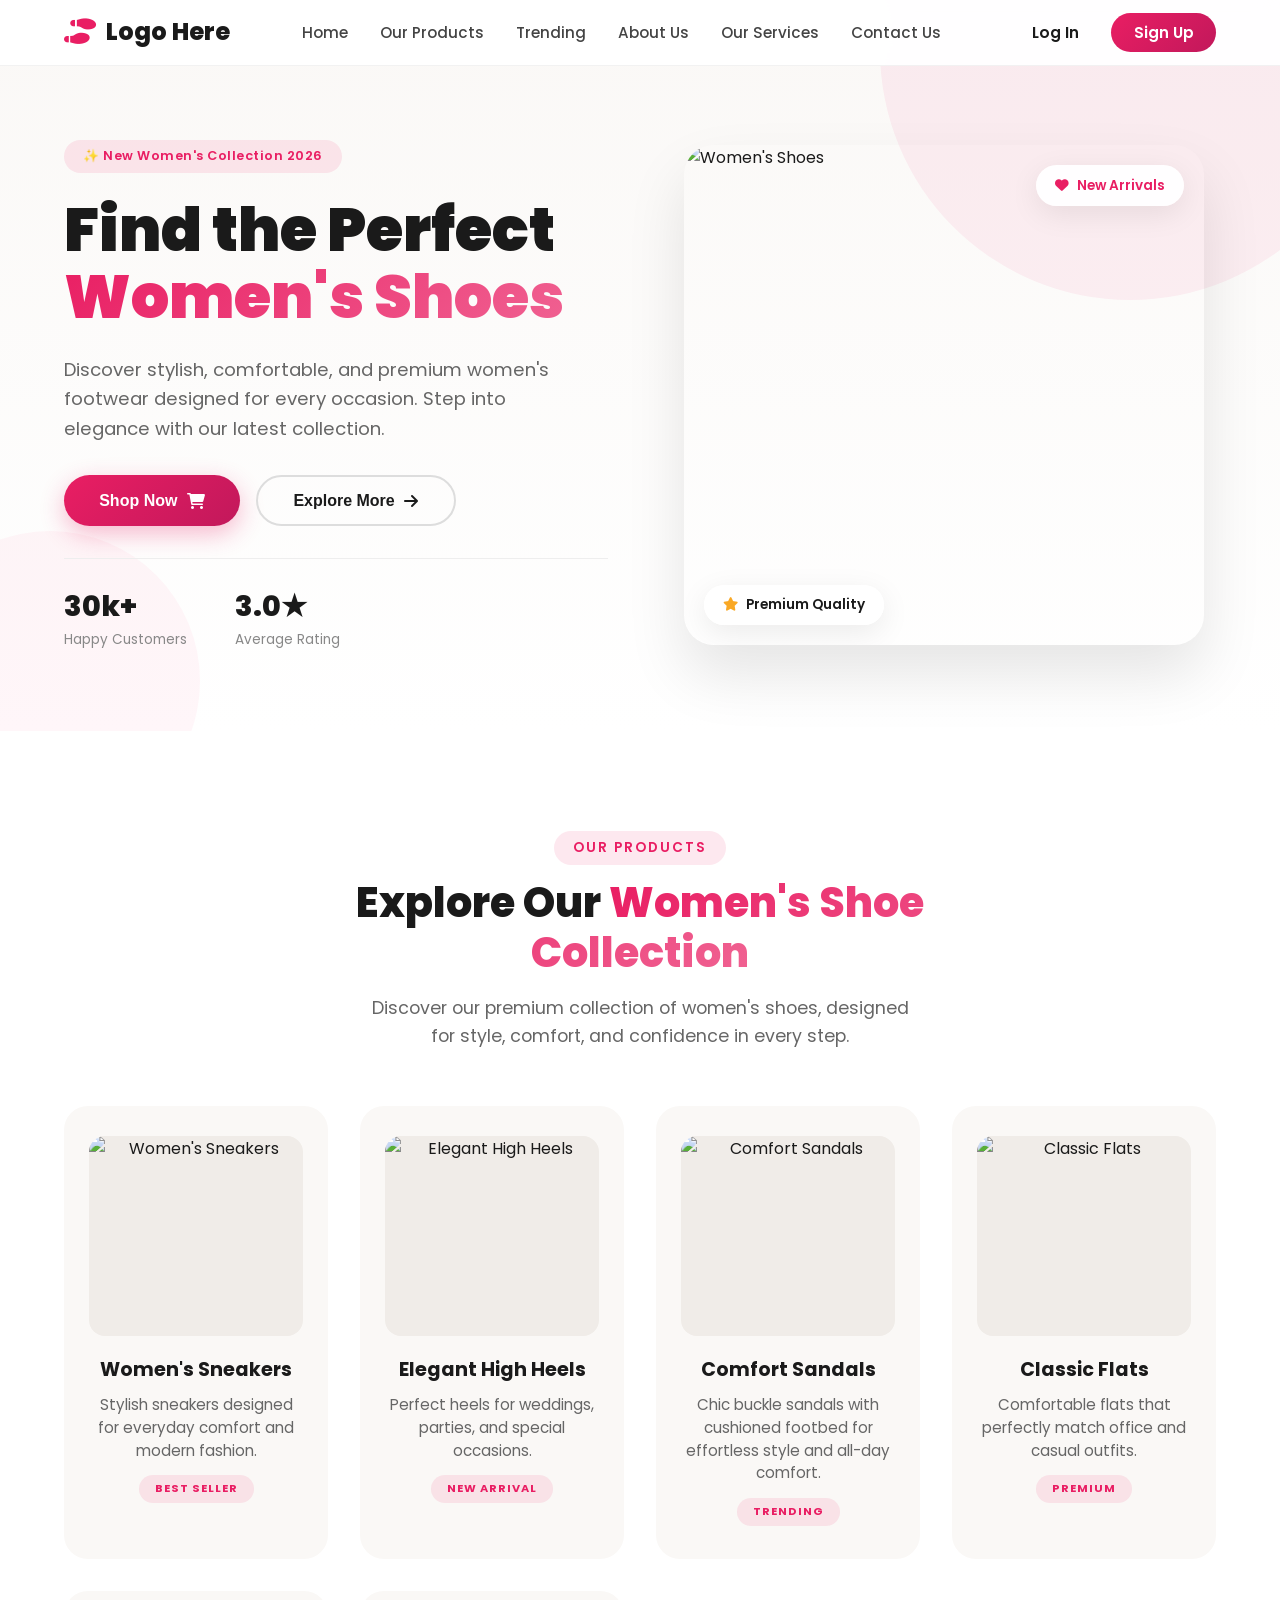
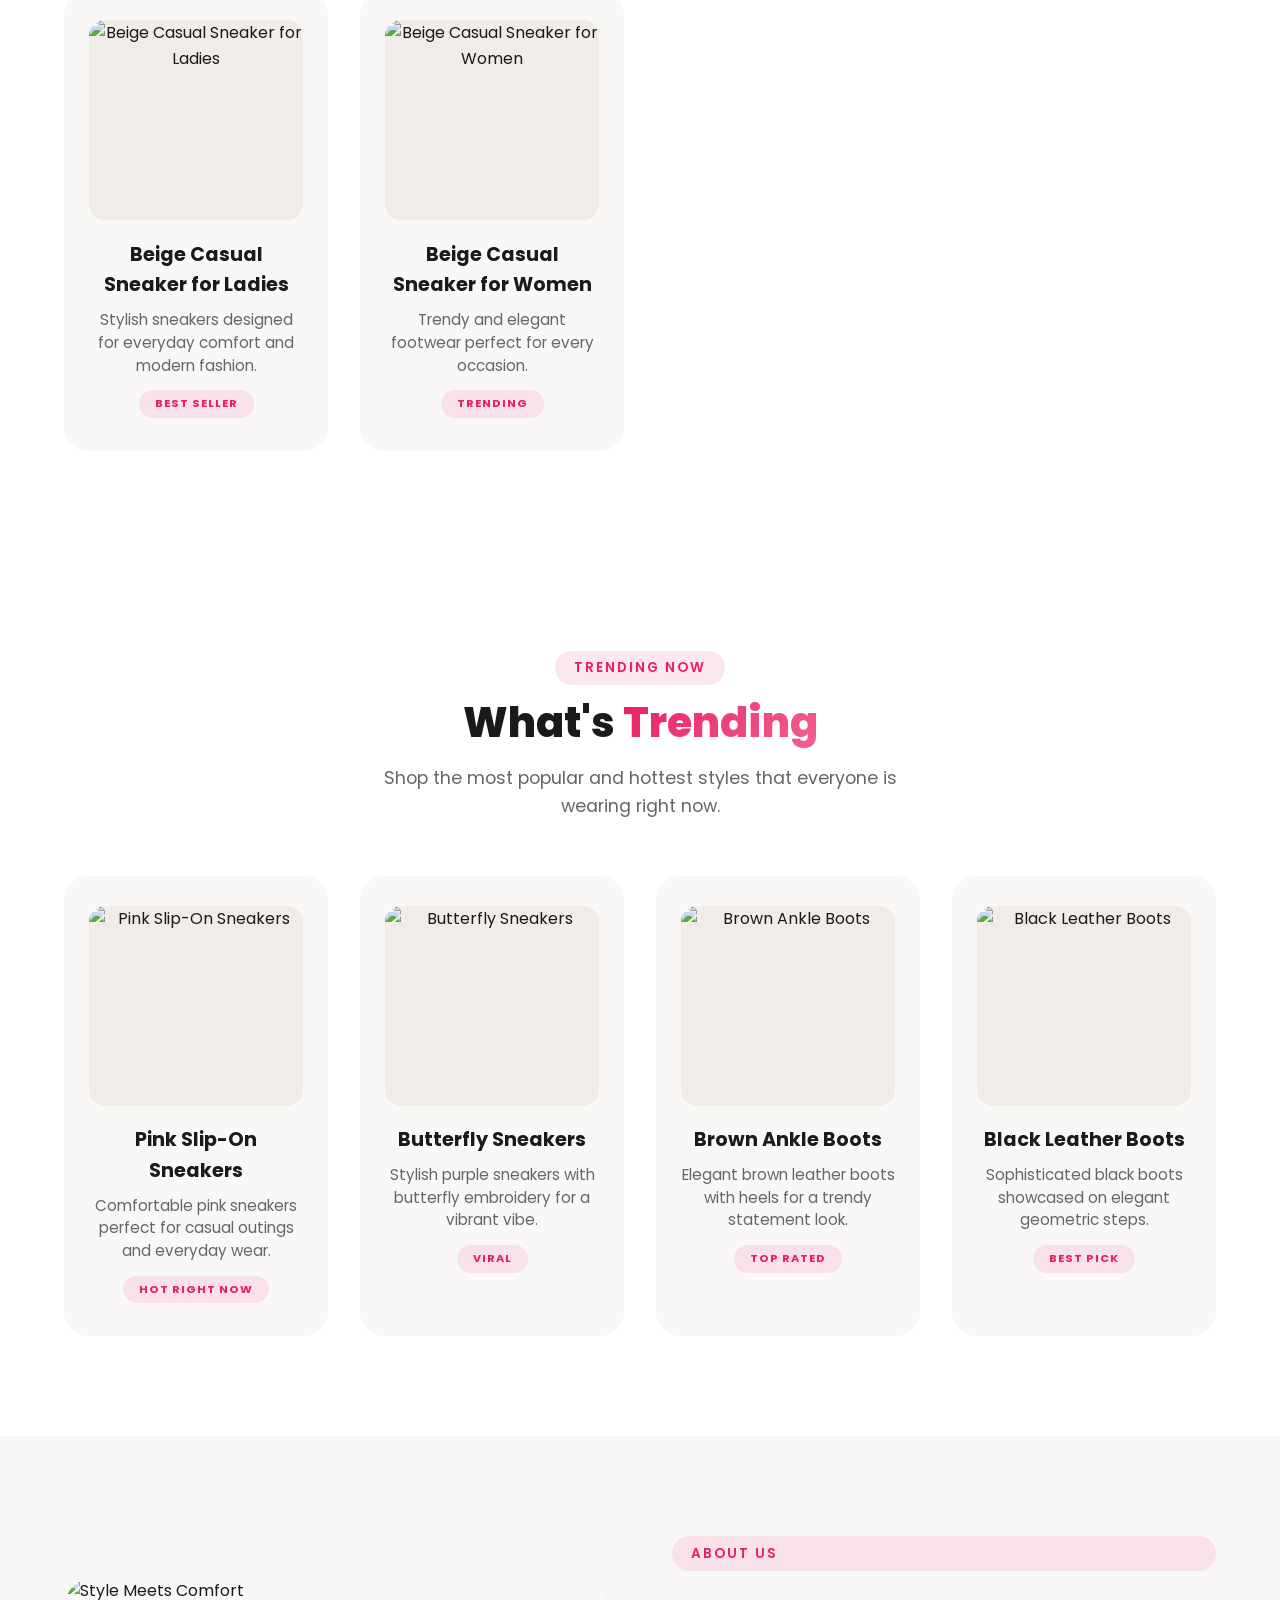
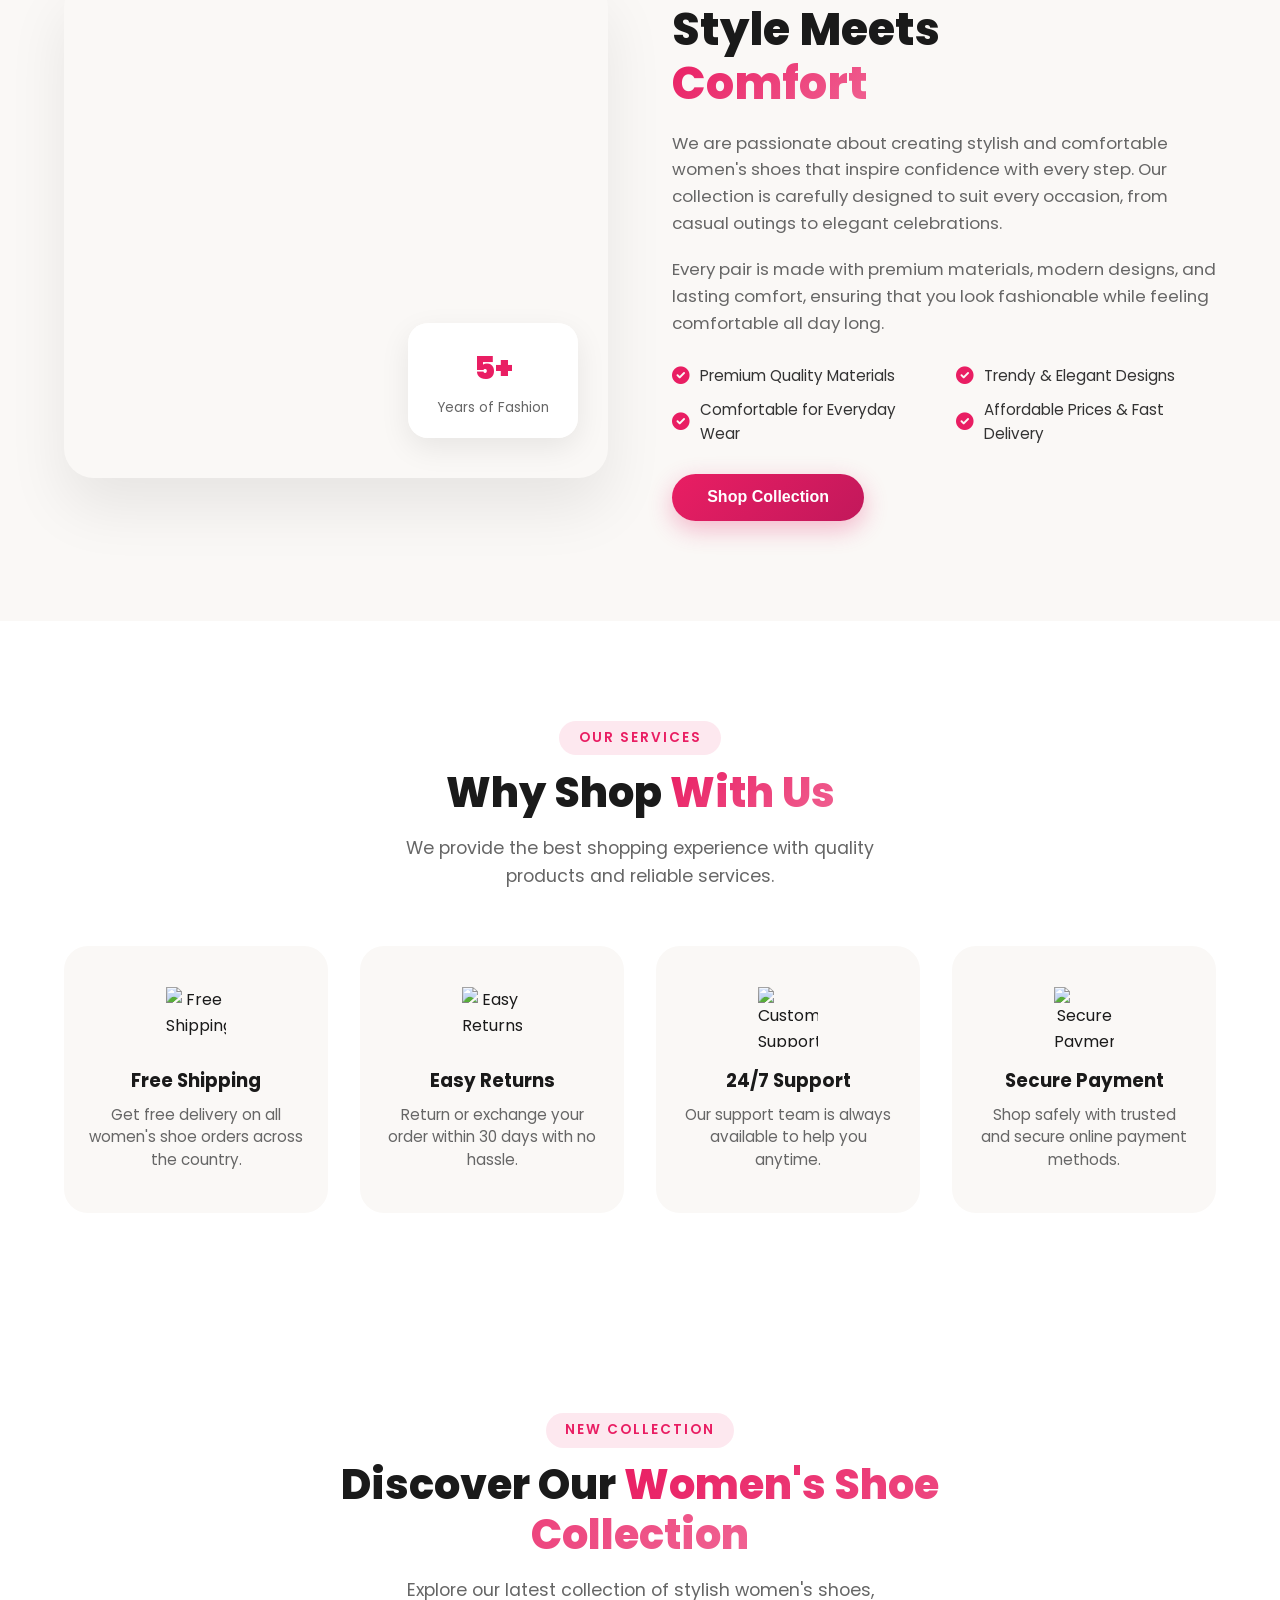
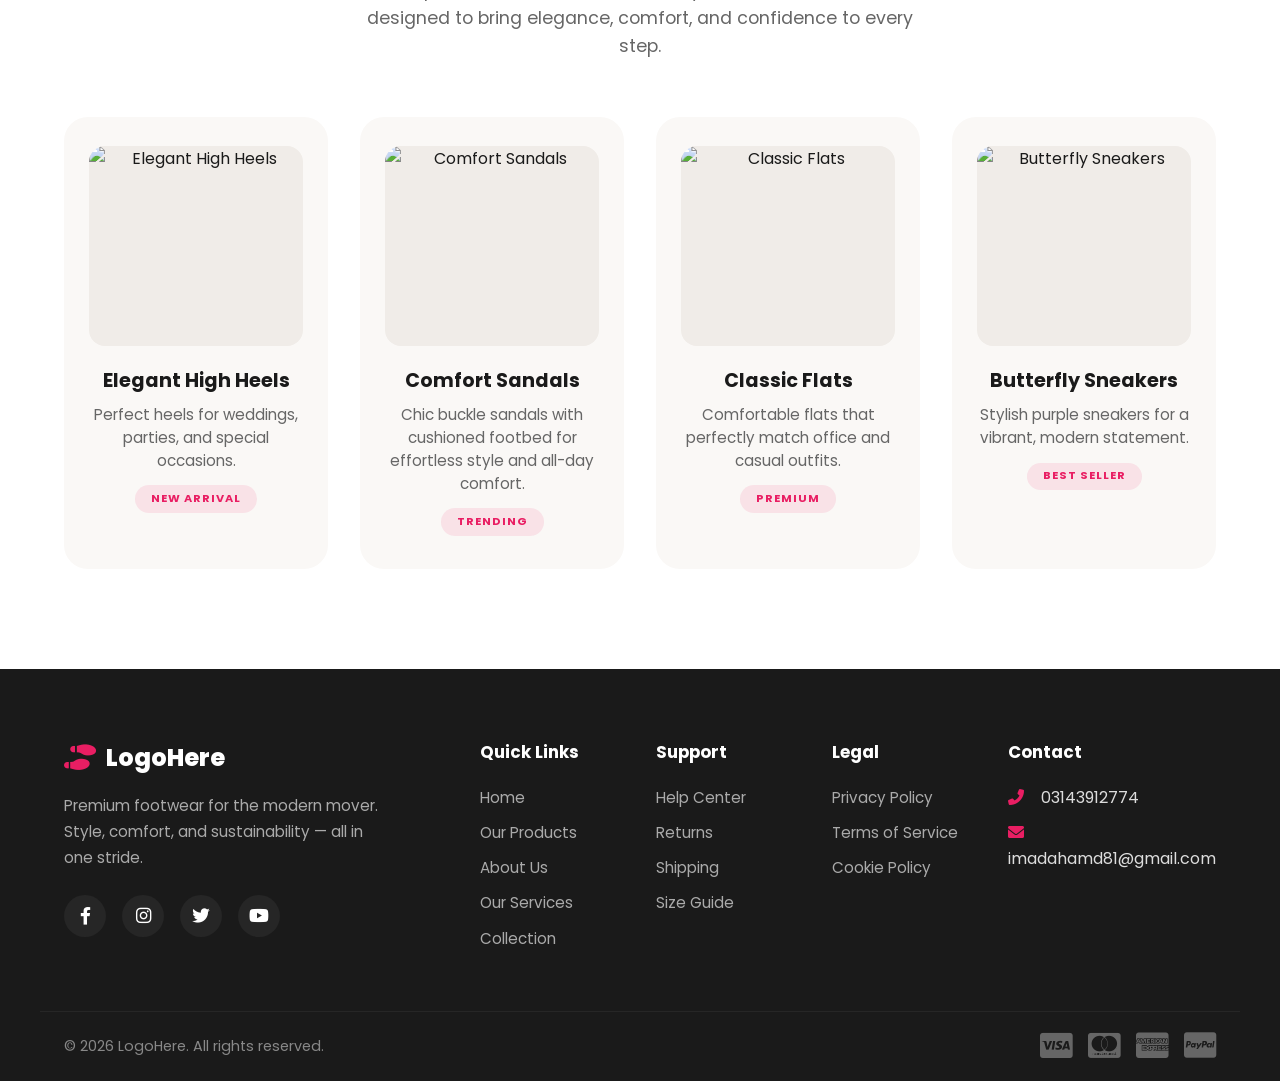
==== commit 63611285: "Update index.html" ====
--- a/index.html
+++ b/index.html
@@ -23,9 +23,9 @@
 
       <ul class="nav-links">
         <li><a href="#hero">Home</a></li>
-      <li><a href="#features">Our Products</a></li>
-      <li><a href="#trending">Trending</a></li>
-      <li><a href="#about">About Us</a></li>
+        <li><a href="#features">Our Products</a></li>
+        <li><a href="#trending">Trending</a></li>
+        <li><a href="#about">About Us</a></li>
         <li><a href="#service">Our Services</a></li>
         <li><a href="#footer">Contact Us</a></li>
       </ul>
@@ -135,7 +135,7 @@
       <!-- Product 5 -->
       <div class="feature-card">
         <div class="product-image">
-          <img src="https://images.unsplash.com/photo-1515347619252-60a6bf4fffce?w=600&auto=format&fit=crop" alt="Beige Casual Sneaker for Ladies">
+          <img src="http://colbertclothing.com/cdn/shop/files/beige-glitter-star-sneaker-657021.jpg?v=1746653740" alt="Beige Casual Sneaker for Ladies">
         </div>
         <h3>Beige Casual Sneaker for Ladies</h3>
         <p>Stylish sneakers designed for everyday comfort and modern fashion.</p>
@@ -145,7 +145,7 @@
       <!-- Product 6 -->
       <div class="feature-card">
         <div class="product-image">
-          <img src="https://images.unsplash.com/photo-1549298916-b41d501d3772?w=600&auto=format&fit=crop" alt="Beige Casual Sneaker for Women">
+          <img src="https://assets.myntassets.com/h_1440,q_75,w_1080/v1/assets/images/2025/APRIL/2/M4wZjeeP_be4af29be9a04b30a4d9e110dc91599b.jpg" alt="Beige Casual Sneaker for Women">
         </div>
         <h3>Beige Casual Sneaker for Women</h3>
         <p>Trendy and elegant footwear perfect for every occasion.</p>
@@ -167,7 +167,7 @@
     <div class="features-grid">
       <div class="feature-card">
         <div class="product-image">
-          <img src="https://images.unsplash.com/photo-1560769629-975ec94e6a86?w=600&auto=format&fit=crop" alt="Pink Slip-On Sneakers">
+          <img src="http://hipkids.pk/cdn/shop/files/5_17c586c1-307f-4d73-8031-efd53f7dd33c.webp?v=1775553258" alt="Pink Slip-On Sneakers">
         </div>
         <h3>Pink Slip-On Sneakers</h3>
         <p>Comfortable pink sneakers perfect for casual outings and everyday wear.</p>
@@ -176,7 +176,7 @@
 
       <div class="feature-card">
         <div class="product-image">
-          <img src="https://images.unsplash.com/photo-1549298916-b41d501d3772?w=600&auto=format&fit=crop" alt="Butterfly Sneakers">
+          <img src="https://footwearmenders.com/cdn/shop/files/WhatsAppImage2024-07-29at8.40.48PM.jpg?v=1722340582&width=1500" alt="Butterfly Sneakers">
         </div>
         <h3>Butterfly Sneakers</h3>
         <p>Stylish purple sneakers with butterfly embroidery for a vibrant vibe.</p>
@@ -185,7 +185,7 @@
 
       <div class="feature-card">
         <div class="product-image">
-          <img src="https://images.unsplash.com/photo-1543163521-1bf539c55dd2?w=600&auto=format&fit=crop" alt="Brown Ankle Boots">
+          <img src="https://www.shoezone.com/Images/Static/Blog/how-to-wear-ankle-boots-2.jpg" alt="Brown Ankle Boots">
         </div>
         <h3>Brown Ankle Boots</h3>
         <p>Elegant brown leather boots with heels for a trendy statement look.</p>
@@ -194,7 +194,7 @@
 
       <div class="feature-card">
         <div class="product-image">
-          <img src="https://images.unsplash.com/photo-1551106652-a5bcf4b29ab6?w=600&auto=format&fit=crop" alt="Black Leather Boots">
+          <img src="https://i.etsystatic.com/11657093/r/il/117093/3359789049/il_1080xN.3359789049_4leu.jpg" alt="Black Leather Boots">
         </div>
         <h3>Black Leather Boots</h3>
         <p>Sophisticated black boots showcased on elegant geometric steps.</p>
@@ -208,8 +208,11 @@
     <div class="about-container">
       <div class="about-image">
         <div class="about-image-wrapper">
-           <img src="https://images.unsplash.com/photo-1539185441755-769473a23570?w=600&auto=format&fit=crop" alt="Style Meets Comfort">
-          <div class="about-experience-badge">
+           <!-- UPDATED: High Quality Stylish Shoes Collage Image -->
+           <img src="https://images.unsplash.com/photo-1562183241-b937e95585b6?w=800&auto=format&fit=crop" alt="Style Meets Comfort">
+           
+           <!-- UPDATED: Badge ko thoda neeche shift kar diya gaya hai -->
+           <div class="about-experience-badge" style="bottom: 40px;">
             <span class="exp-number">5+</span>
             <span class="exp-label">Years of Fashion</span>
           </div>
@@ -323,7 +326,7 @@
 
       <div class="feature-card">
         <div class="product-image">
-          <img src="https://images.unsplash.com/photo-1549298916-b41d501d3772?w=600&auto=format&fit=crop" alt="Butterfly Sneakers">
+          <img src="https://footwearmenders.com/cdn/shop/files/WhatsAppImage2024-07-29at8.40.48PM.jpg?v=1722340582&width=1500" alt="Butterfly Sneakers">
         </div>
         <h3>Butterfly Sneakers</h3>
         <p>Stylish purple sneakers for a vibrant, modern statement.</p>
@@ -416,4 +419,4 @@
     });
   </script>
 </body>
-</html>+</html>
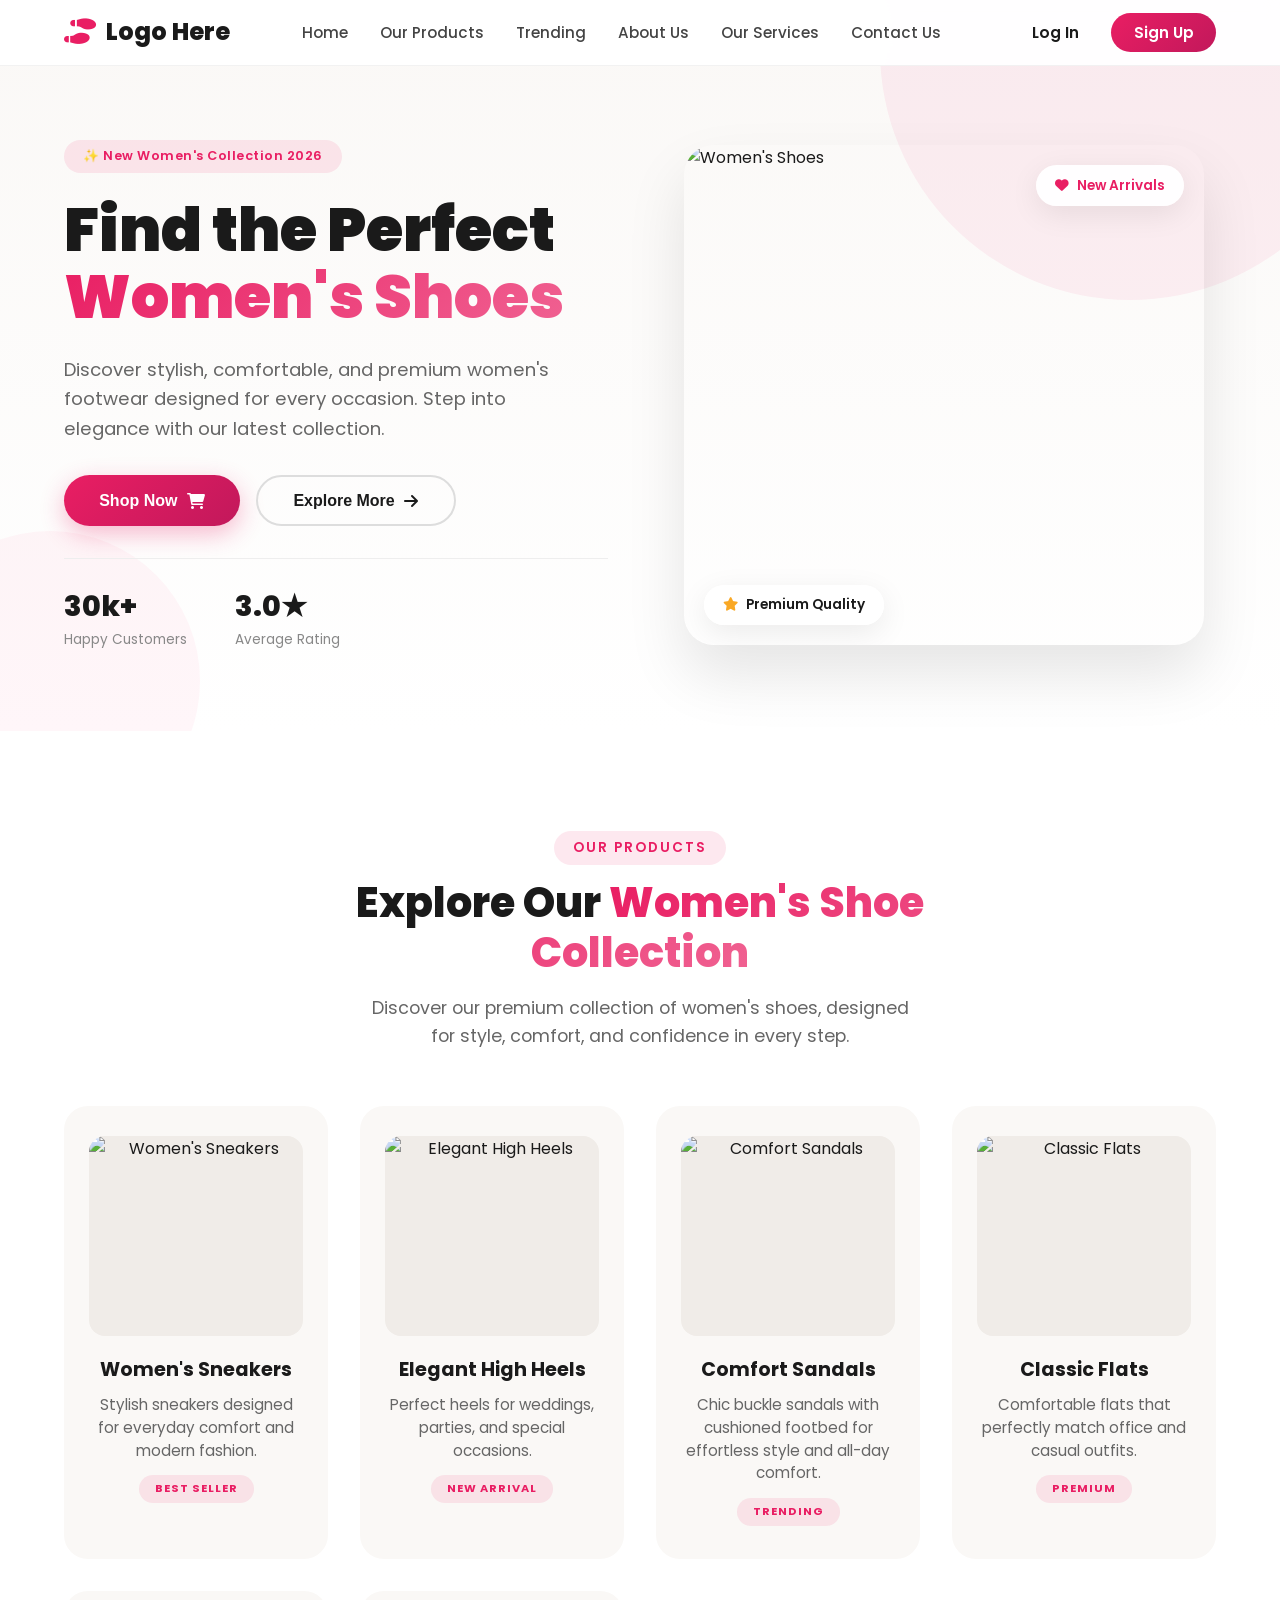
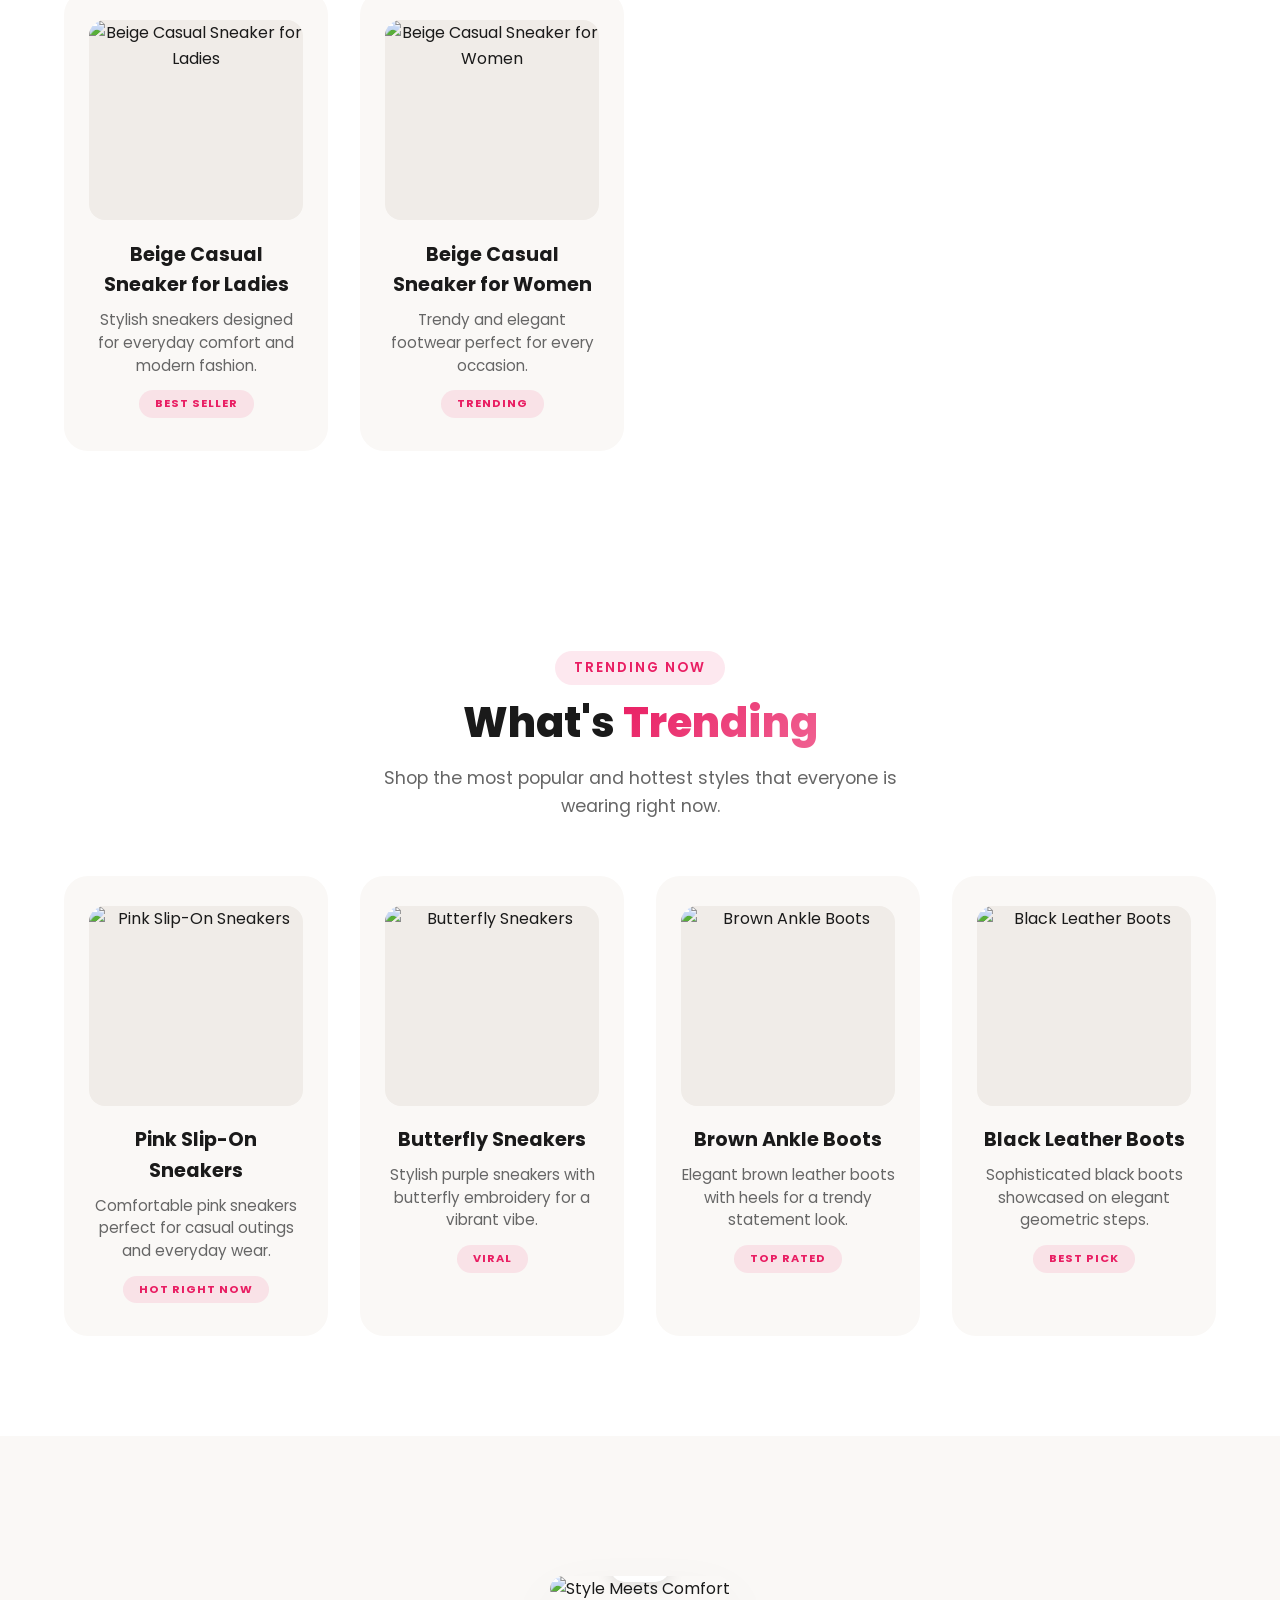
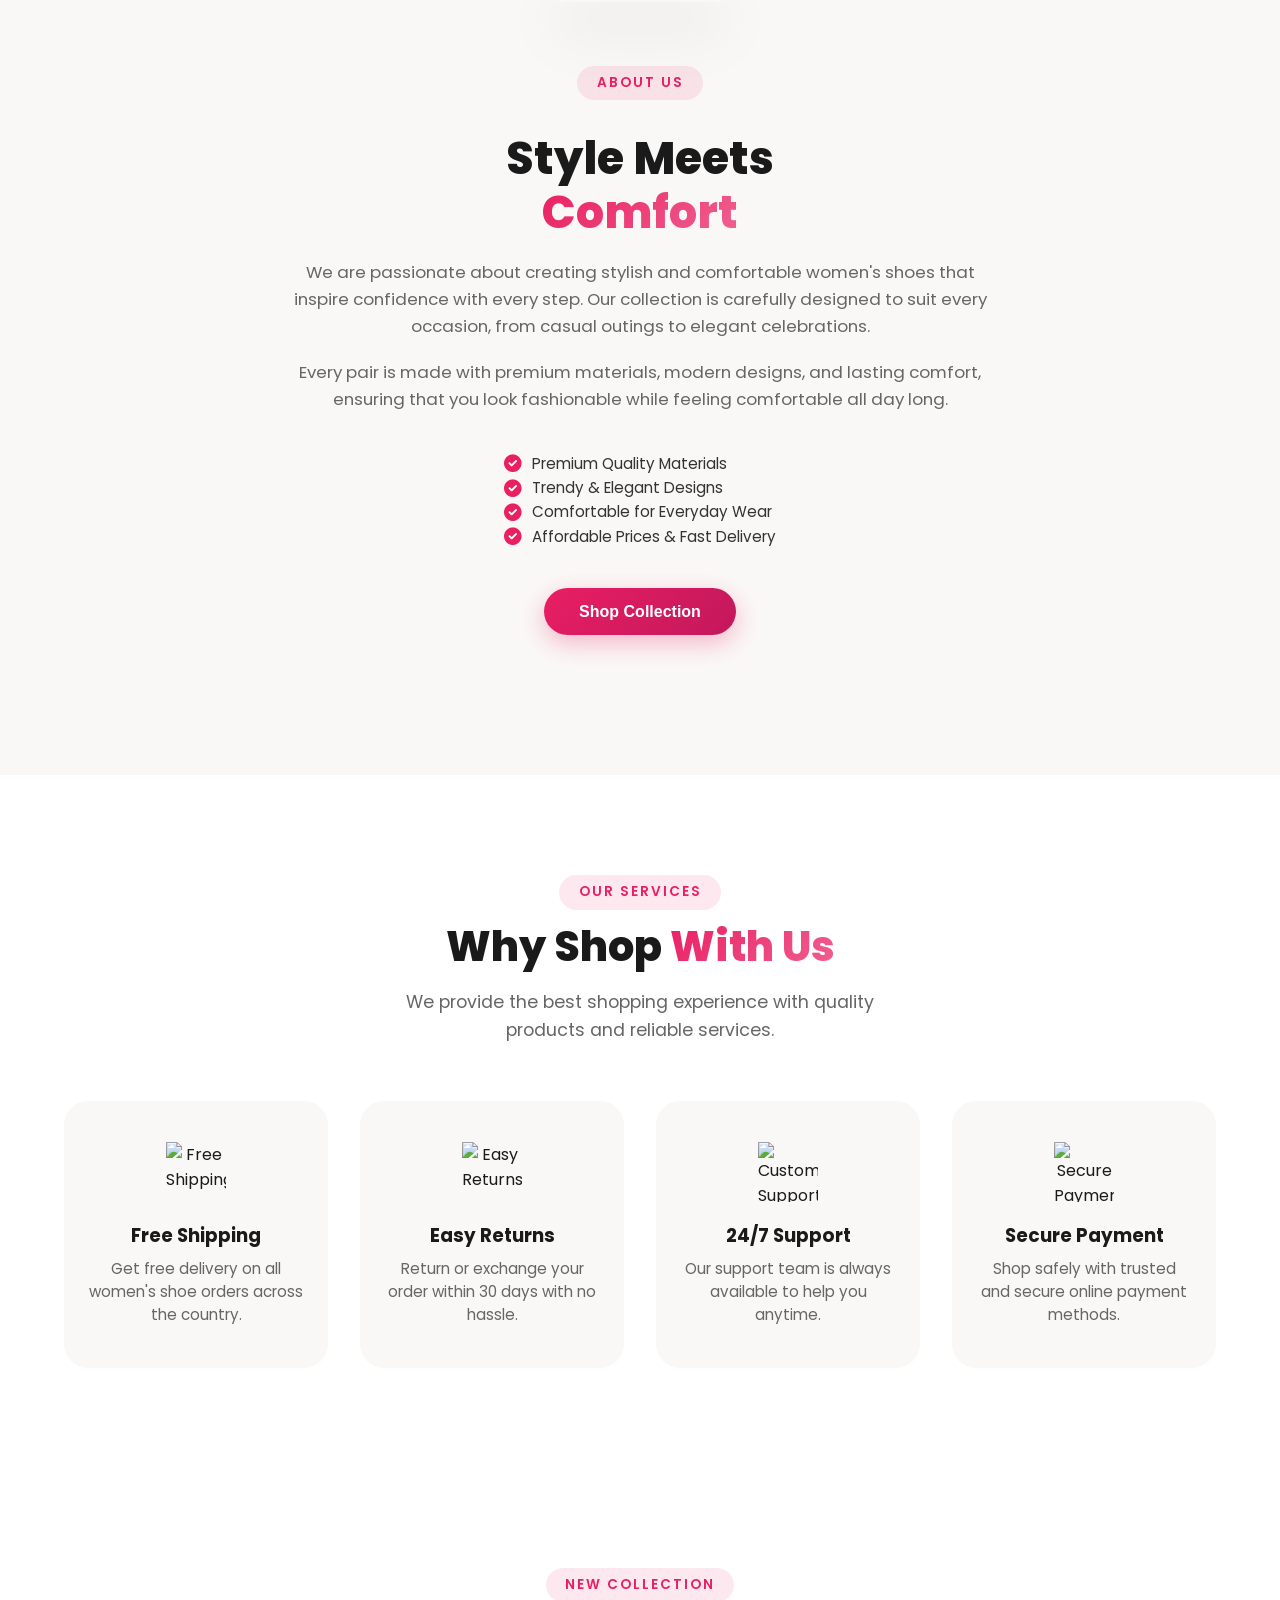
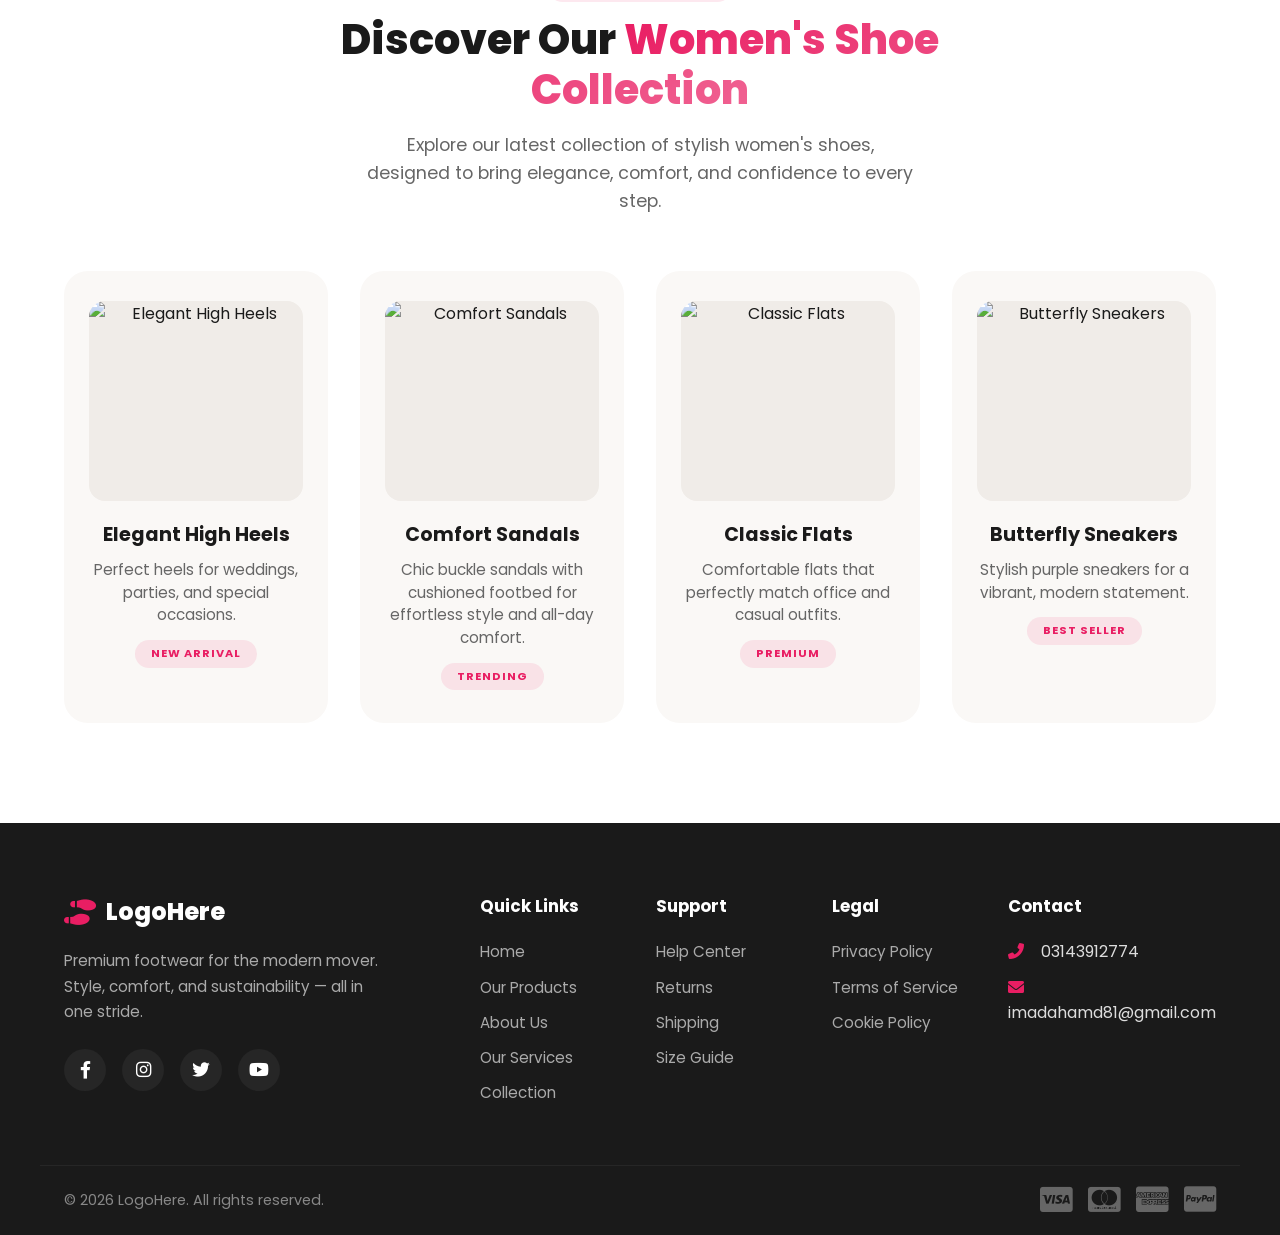
==== commit 6331d457: "Update index.html" ====
--- a/index.html
+++ b/index.html
@@ -10,6 +10,70 @@
   <link href="https://fonts.googleapis.com/css2?family=Poppins:wght@300;400;600;700;800;900&display=swap" rel="stylesheet" />
   <link rel="stylesheet" href="https://cdnjs.cloudflare.com/ajax/libs/font-awesome/6.0.0-beta3/css/all.min.css" />
   <link rel="stylesheet" href="style.css" />
+
+  <!-- ====== CENTERING FIX (NEW CSS ADDED) ====== -->
+  <style>
+    /* About section container ko center karein */
+    .about-container {
+      display: flex !important;
+      flex-direction: column !important;
+      align-items: center !important;
+      justify-content: center !important;
+      text-align: center !important;
+      max-width: 900px !important;
+      margin: 0 auto !important;
+    }
+
+    /* Image aur Content ko beech mein lane ke liye */
+    .about-image-wrapper, .about-content {
+      width: 100% !important;
+      max-width: 700px !important;
+      margin: 0 auto !important;
+      display: flex;
+      flex-direction: column;
+      align-items: center;
+    }
+
+    /* Image ka size thoda adjust karein taake center mein acha dikhe */
+    .about-image-wrapper img {
+      width: 100% !important;
+      max-width: 600px !important;
+      height: auto !important;
+      object-fit: cover !important;
+      border-radius: 20px;
+    }
+
+    /* '5+ Years' badge ko center karein */
+    .about-experience-badge {
+      position: absolute !important;
+      bottom: 20px !important;
+      left: 50% !important;
+      transform: translateX(-50%) !important;
+      background: white;
+      padding: 15px 25px;
+      border-radius: 15px;
+      box-shadow: 0 5px 15px rgba(0,0,0,0.1);
+      text-align: center;
+    }
+
+    /* List items ko bhi center align karein */
+    .about-list {
+      display: inline-block !important;
+      text-align: left !important;
+      margin: 20px auto !important;
+    }
+
+    .about-list li {
+      text-align: left !important;
+    }
+
+    /* Tablet/Desktop par thoda space dein */
+    @media (min-width: 768px) {
+      .about-container {
+        padding: 40px 20px;
+      }
+    }
+  </style>
 </head>
 <body>
 
@@ -203,16 +267,15 @@
     </div>
   </section>
 
-  <!-- ====== ABOUT ====== -->
+  <!-- ====== ABOUT (Now Centered!) ====== -->
   <section class="about" id="about">
     <div class="about-container">
       <div class="about-image">
         <div class="about-image-wrapper">
-           <!-- UPDATED: High Quality Stylish Shoes Collage Image -->
            <img src="https://images.unsplash.com/photo-1562183241-b937e95585b6?w=800&auto=format&fit=crop" alt="Style Meets Comfort">
            
-           <!-- UPDATED: Badge ko thoda neeche shift kar diya gaya hai -->
-           <div class="about-experience-badge" style="bottom: 40px;">
+           <!-- Badge is now perfectly centered -->
+           <div class="about-experience-badge">
             <span class="exp-number">5+</span>
             <span class="exp-label">Years of Fashion</span>
           </div>
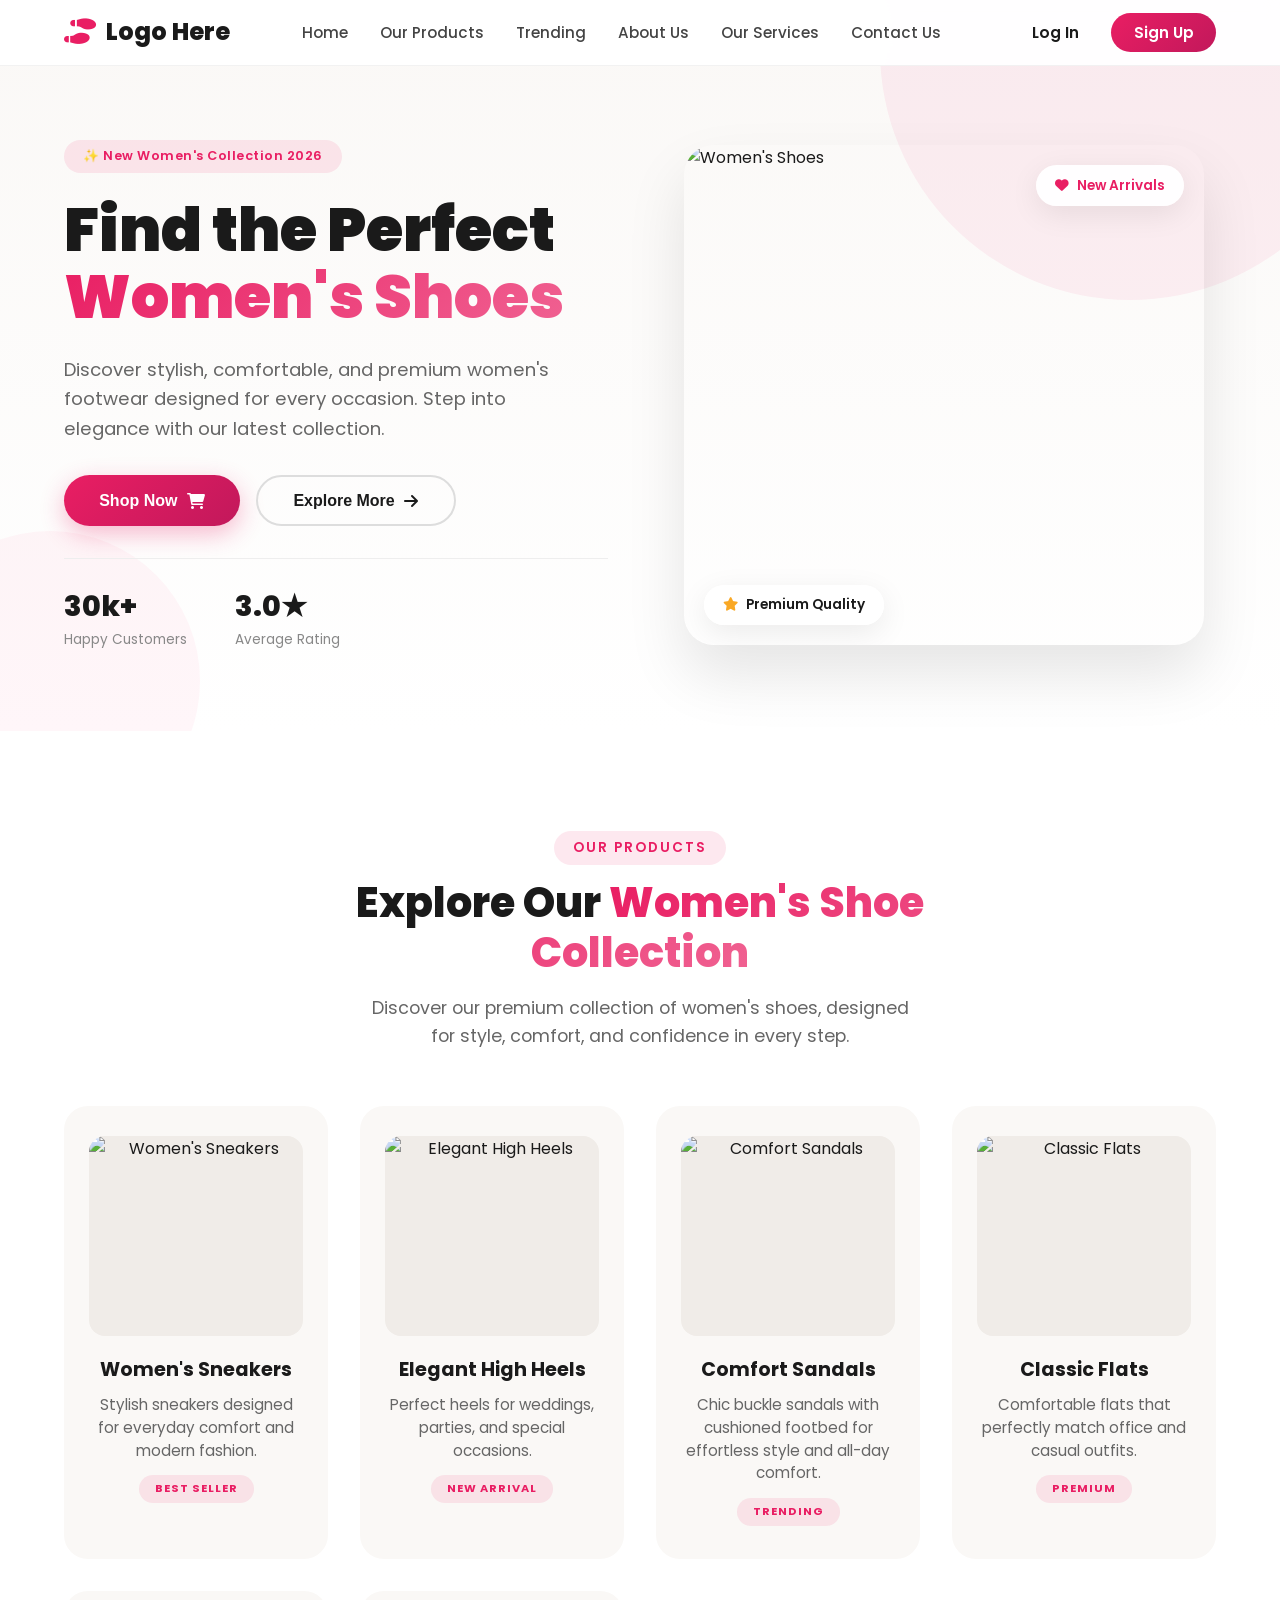
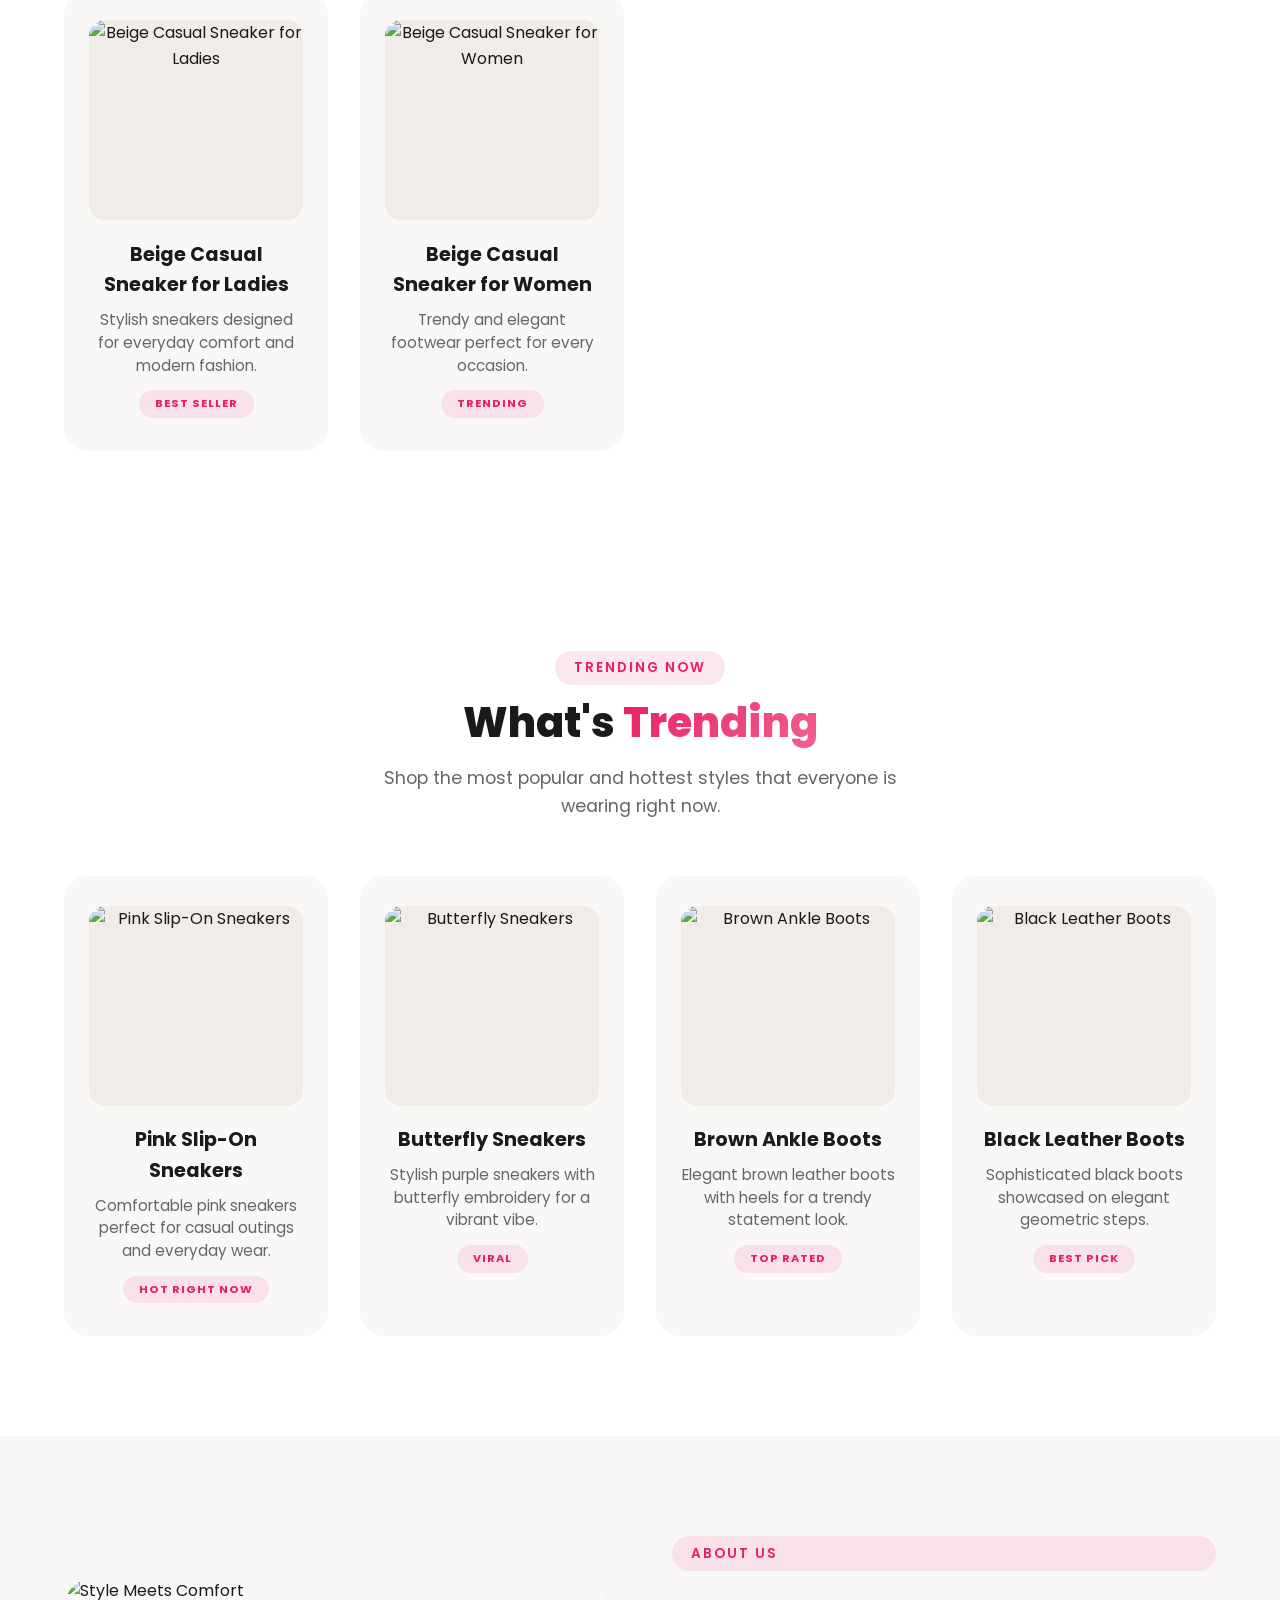
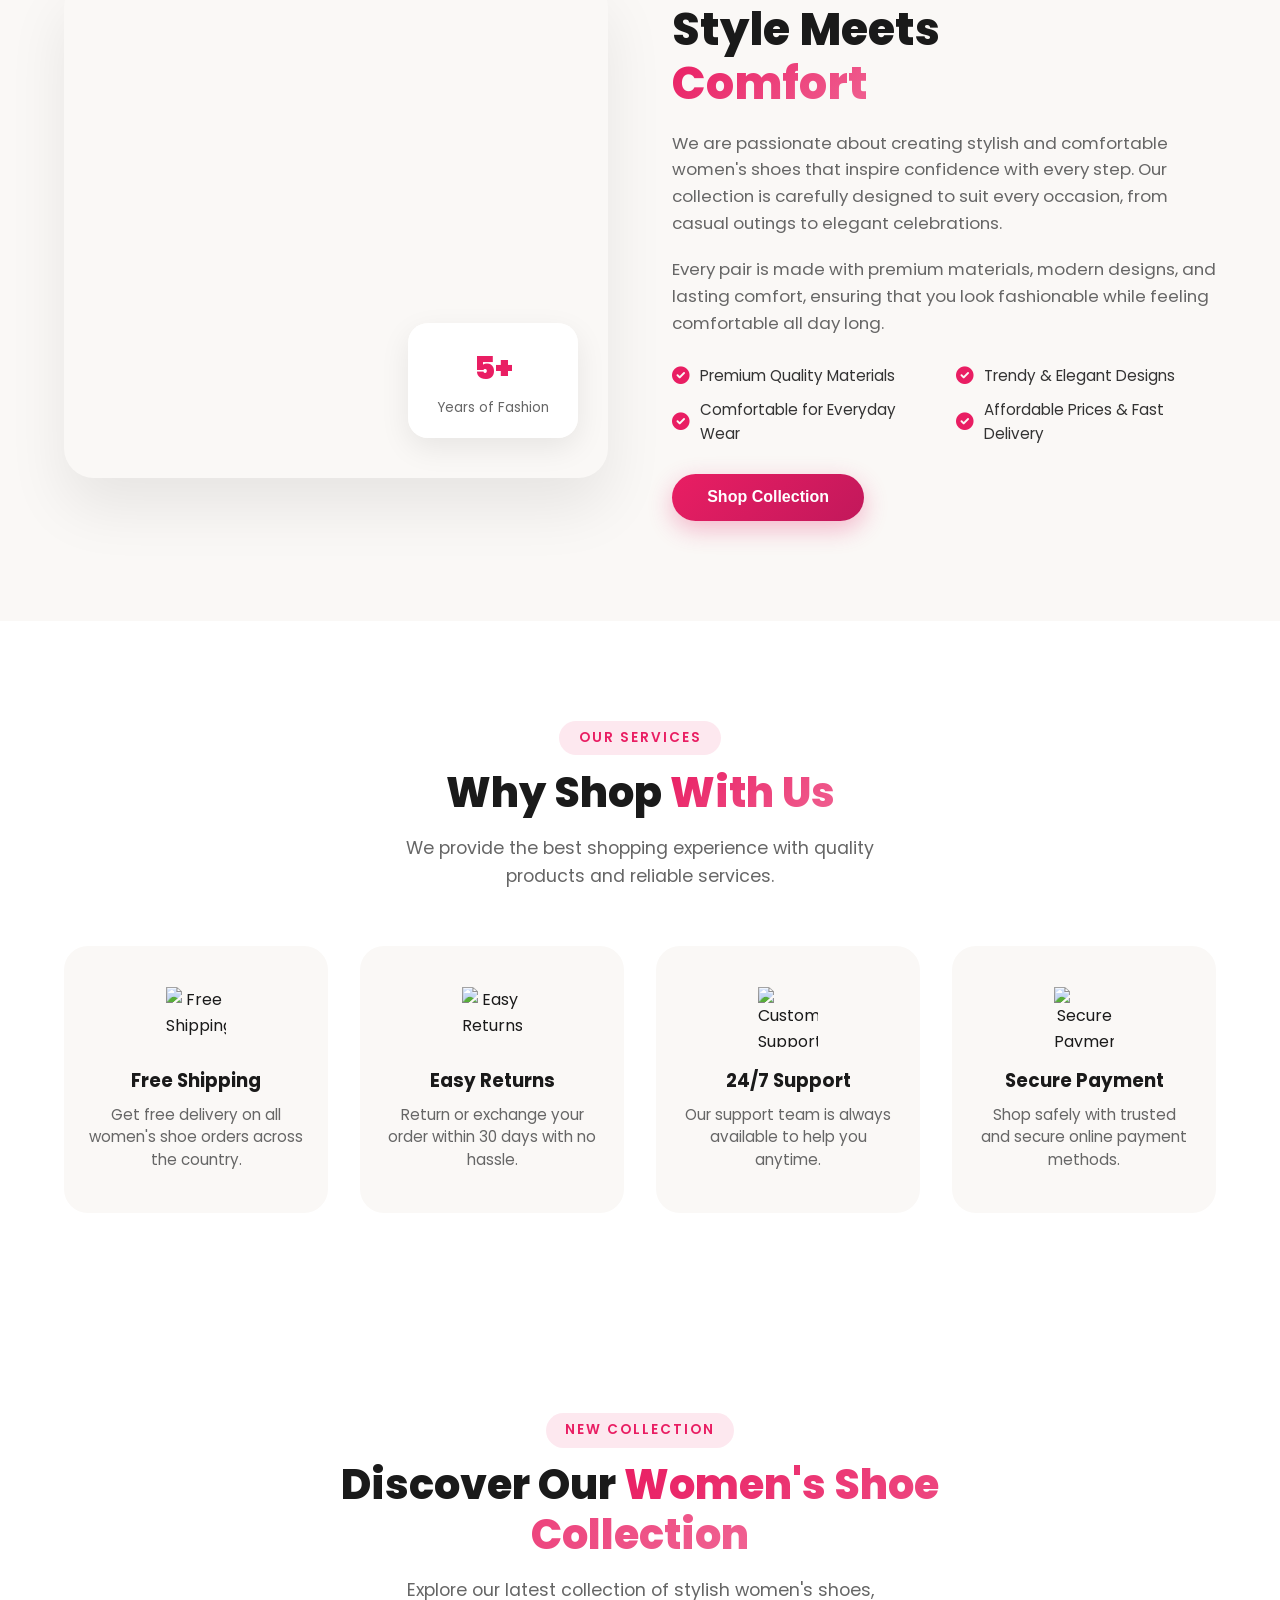
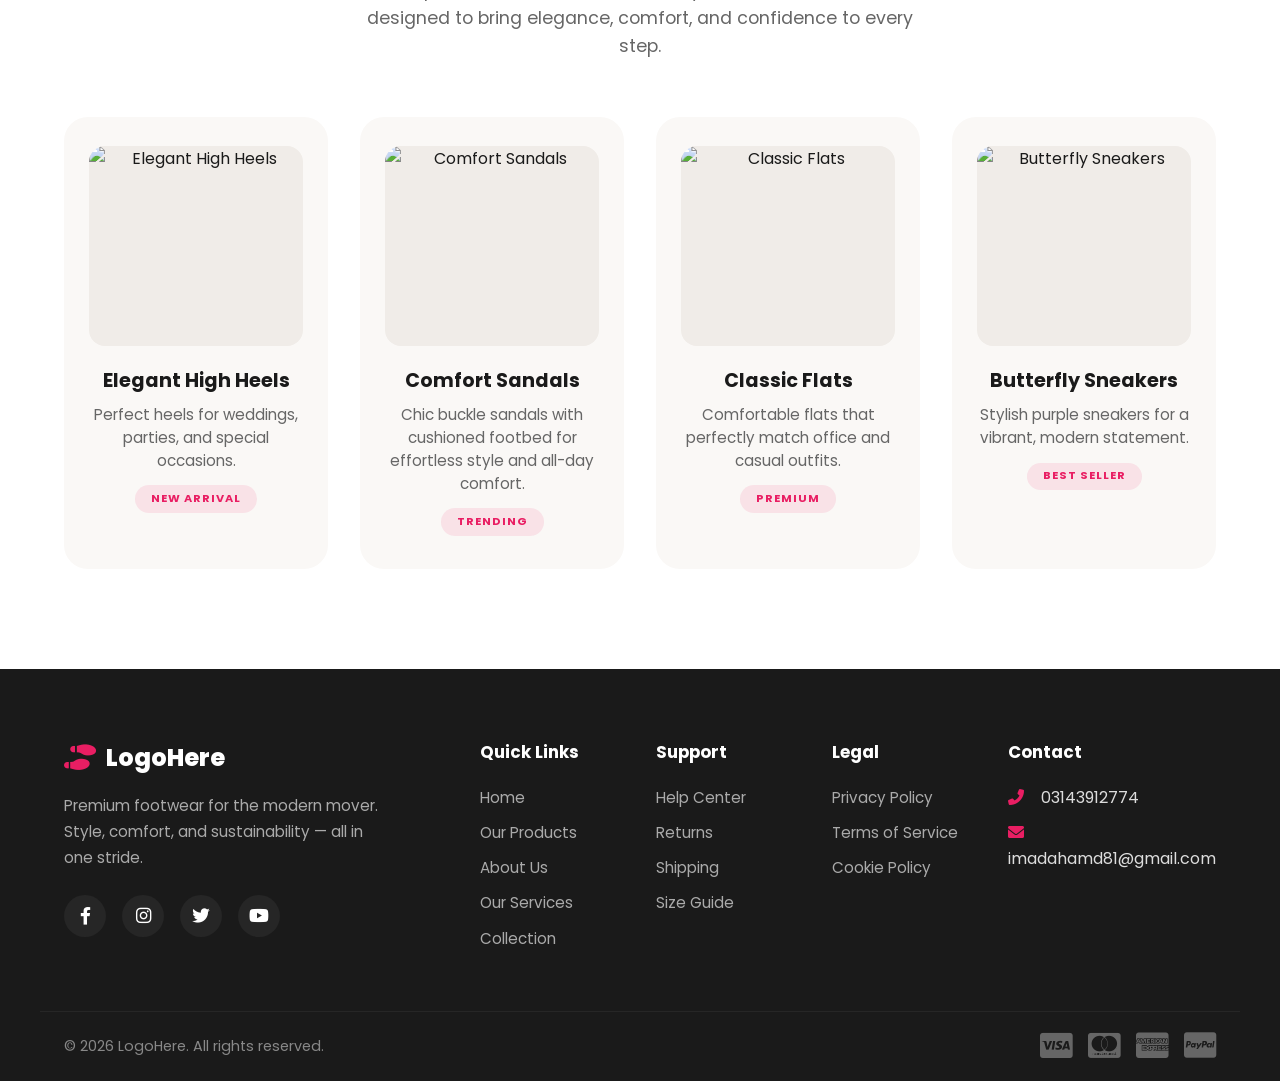
==== commit 6af1c140: "Update index.html" ====
--- a/index.html
+++ b/index.html
@@ -10,70 +10,6 @@
   <link href="https://fonts.googleapis.com/css2?family=Poppins:wght@300;400;600;700;800;900&display=swap" rel="stylesheet" />
   <link rel="stylesheet" href="https://cdnjs.cloudflare.com/ajax/libs/font-awesome/6.0.0-beta3/css/all.min.css" />
   <link rel="stylesheet" href="style.css" />
-
-  <!-- ====== CENTERING FIX (NEW CSS ADDED) ====== -->
-  <style>
-    /* About section container ko center karein */
-    .about-container {
-      display: flex !important;
-      flex-direction: column !important;
-      align-items: center !important;
-      justify-content: center !important;
-      text-align: center !important;
-      max-width: 900px !important;
-      margin: 0 auto !important;
-    }
-
-    /* Image aur Content ko beech mein lane ke liye */
-    .about-image-wrapper, .about-content {
-      width: 100% !important;
-      max-width: 700px !important;
-      margin: 0 auto !important;
-      display: flex;
-      flex-direction: column;
-      align-items: center;
-    }
-
-    /* Image ka size thoda adjust karein taake center mein acha dikhe */
-    .about-image-wrapper img {
-      width: 100% !important;
-      max-width: 600px !important;
-      height: auto !important;
-      object-fit: cover !important;
-      border-radius: 20px;
-    }
-
-    /* '5+ Years' badge ko center karein */
-    .about-experience-badge {
-      position: absolute !important;
-      bottom: 20px !important;
-      left: 50% !important;
-      transform: translateX(-50%) !important;
-      background: white;
-      padding: 15px 25px;
-      border-radius: 15px;
-      box-shadow: 0 5px 15px rgba(0,0,0,0.1);
-      text-align: center;
-    }
-
-    /* List items ko bhi center align karein */
-    .about-list {
-      display: inline-block !important;
-      text-align: left !important;
-      margin: 20px auto !important;
-    }
-
-    .about-list li {
-      text-align: left !important;
-    }
-
-    /* Tablet/Desktop par thoda space dein */
-    @media (min-width: 768px) {
-      .about-container {
-        padding: 40px 20px;
-      }
-    }
-  </style>
 </head>
 <body>
 
@@ -267,15 +203,16 @@
     </div>
   </section>
 
-  <!-- ====== ABOUT (Now Centered!) ====== -->
+  <!-- ====== ABOUT ====== -->
   <section class="about" id="about">
     <div class="about-container">
       <div class="about-image">
         <div class="about-image-wrapper">
+           <!-- UPDATED: High Quality Stylish Shoes Collage Image -->
            <img src="https://images.unsplash.com/photo-1562183241-b937e95585b6?w=800&auto=format&fit=crop" alt="Style Meets Comfort">
            
-           <!-- Badge is now perfectly centered -->
-           <div class="about-experience-badge">
+           <!-- UPDATED: Badge ko thoda neeche shift kar diya gaya hai -->
+           <div class="about-experience-badge" style="bottom: 40px;">
             <span class="exp-number">5+</span>
             <span class="exp-label">Years of Fashion</span>
           </div>
